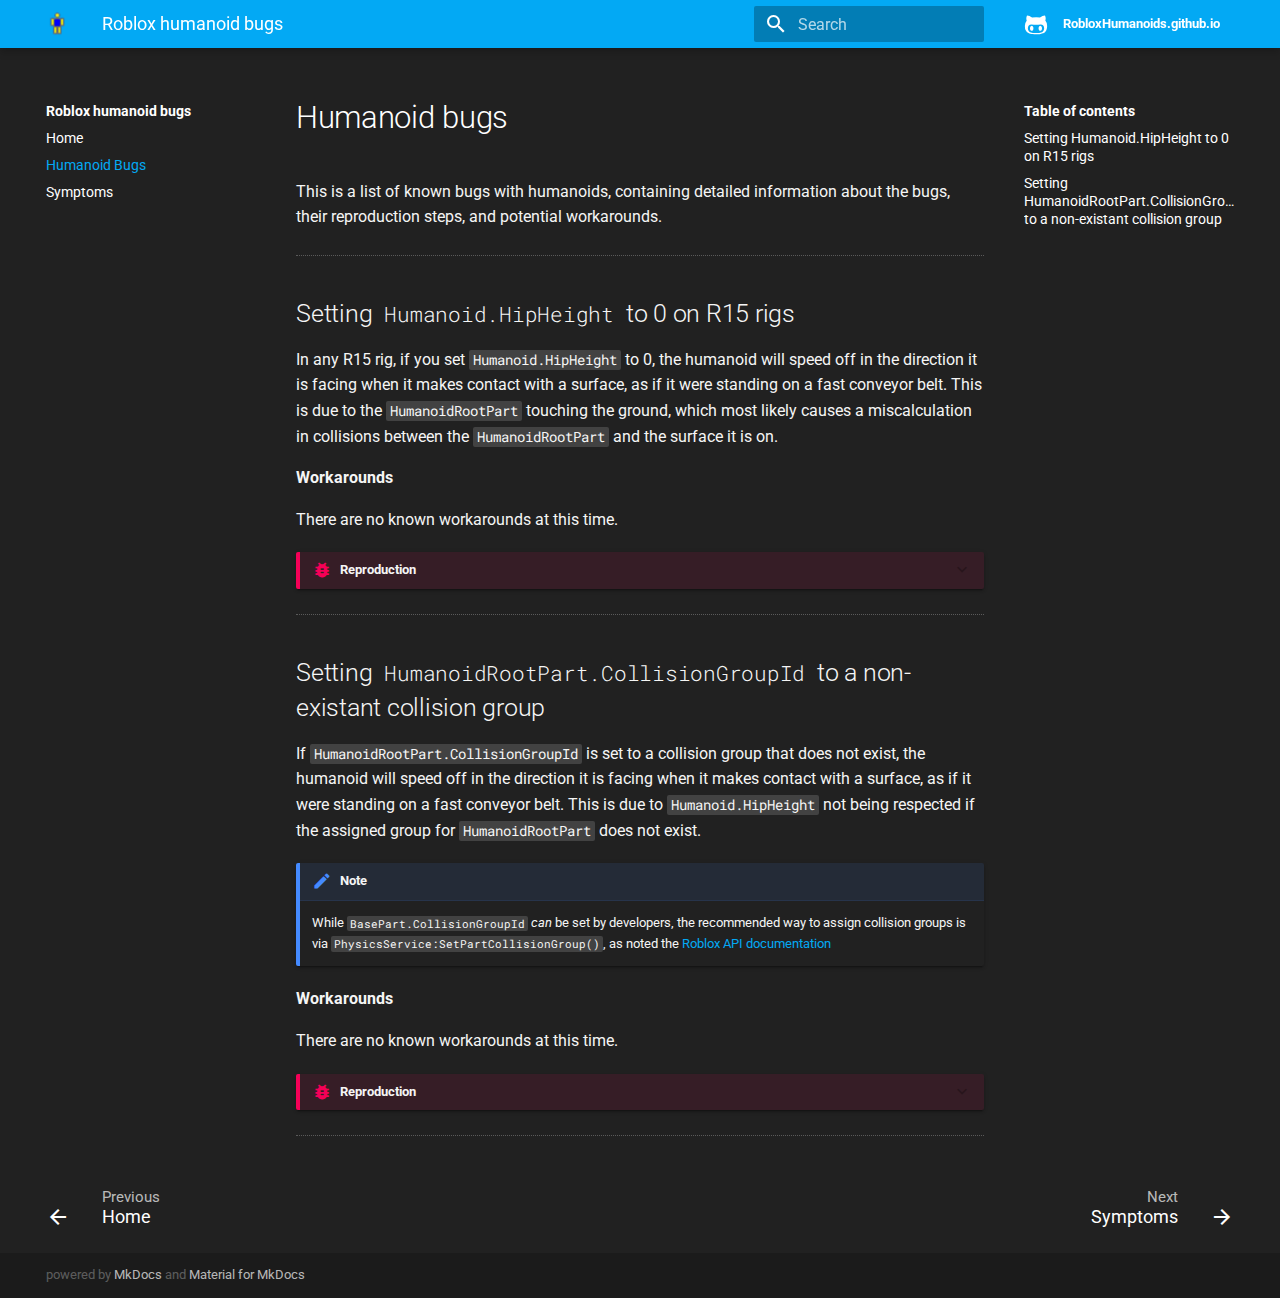
==== Bugs/index.html @ 67fd6e53 "Convert to website" ====
<!doctype html>
<html lang="en" class="no-js">
  <head>
    
      <meta charset="utf-8">
      <meta name="viewport" content="width=device-width,initial-scale=1">
      <meta http-equiv="x-ua-compatible" content="ie=edge">
      
        <meta name="description" content="Documentation for known humanoid bugs">
      
      
        <link rel="canonical" href="https://robloxhumanoids.github.io/Bugs/">
      
      
        <meta name="author" content="Jayden Charbonneau">
      
      
        <meta name="lang:clipboard.copy" content="Copy to clipboard">
      
        <meta name="lang:clipboard.copied" content="Copied to clipboard">
      
        <meta name="lang:search.language" content="en">
      
        <meta name="lang:search.pipeline.stopwords" content="True">
      
        <meta name="lang:search.pipeline.trimmer" content="True">
      
        <meta name="lang:search.result.none" content="No matching documents">
      
        <meta name="lang:search.result.one" content="1 matching document">
      
        <meta name="lang:search.result.other" content="# matching documents">
      
        <meta name="lang:search.tokenizer" content="[\s\-]+">
      
      <link rel="shortcut icon" href="../assets/images/favicon.png">
      <meta name="generator" content="mkdocs-1.0.4, mkdocs-material-4.4.3">
    
    
      
        <title>Humanoid Bugs - Roblox humanoid bugs</title>
      
    
    
      <link rel="stylesheet" href="../assets/stylesheets/application.30686662.css">
      
        <link rel="stylesheet" href="../assets/stylesheets/application-palette.a8b3c06d.css">
      
      
        
        
        <meta name="theme-color" content="#03a9f4">
      
    
    
      <script src="../assets/javascripts/modernizr.74668098.js"></script>
    
    
      
        <link href="https://fonts.gstatic.com" rel="preconnect" crossorigin>
        <link rel="stylesheet" href="https://fonts.googleapis.com/css?family=Roboto:300,400,400i,700|Roboto+Mono&display=fallback">
        <style>body,input{font-family:"Roboto","Helvetica Neue",Helvetica,Arial,sans-serif}code,kbd,pre{font-family:"Roboto Mono","Courier New",Courier,monospace}</style>
      
    
    <link rel="stylesheet" href="../assets/fonts/material-icons.css">
    
    
      <link rel="stylesheet" href="../stylesheets/dark_theme.css">
    
      <link rel="stylesheet" href="../stylesheets/codehilite.css">
    
    
      
    
    
  </head>
  
    
    
    <body dir="ltr" data-md-color-primary="light-blue" data-md-color-accent="dark-blue">
  
    <svg class="md-svg">
      <defs>
        
        
          <svg xmlns="http://www.w3.org/2000/svg" width="416" height="448" viewBox="0 0 416 448" id="__github"><path fill="currentColor" d="M160 304q0 10-3.125 20.5t-10.75 19T128 352t-18.125-8.5-10.75-19T96 304t3.125-20.5 10.75-19T128 256t18.125 8.5 10.75 19T160 304zm160 0q0 10-3.125 20.5t-10.75 19T288 352t-18.125-8.5-10.75-19T256 304t3.125-20.5 10.75-19T288 256t18.125 8.5 10.75 19T320 304zm40 0q0-30-17.25-51T296 232q-10.25 0-48.75 5.25Q229.5 240 208 240t-39.25-2.75Q130.75 232 120 232q-29.5 0-46.75 21T56 304q0 22 8 38.375t20.25 25.75 30.5 15 35 7.375 37.25 1.75h42q20.5 0 37.25-1.75t35-7.375 30.5-15 20.25-25.75T360 304zm56-44q0 51.75-15.25 82.75-9.5 19.25-26.375 33.25t-35.25 21.5-42.5 11.875-42.875 5.5T212 416q-19.5 0-35.5-.75t-36.875-3.125-38.125-7.5-34.25-12.875T37 371.5t-21.5-28.75Q0 312 0 260q0-59.25 34-99-6.75-20.5-6.75-42.5 0-29 12.75-54.5 27 0 47.5 9.875t47.25 30.875Q171.5 96 212 96q37 0 70 8 26.25-20.5 46.75-30.25T376 64q12.75 25.5 12.75 54.5 0 21.75-6.75 42 34 40 34 99.5z"/></svg>
        
      </defs>
    </svg>
    <input class="md-toggle" data-md-toggle="drawer" type="checkbox" id="__drawer" autocomplete="off">
    <input class="md-toggle" data-md-toggle="search" type="checkbox" id="__search" autocomplete="off">
    <label class="md-overlay" data-md-component="overlay" for="__drawer"></label>
    
      <a href="#humanoid-bugs" tabindex="1" class="md-skip">
        Skip to content
      </a>
    
    
      <header class="md-header" data-md-component="header">
  <nav class="md-header-nav md-grid">
    <div class="md-flex">
      <div class="md-flex__cell md-flex__cell--shrink">
        <a href="https://robloxhumanoids.github.io" title="Roblox humanoid bugs" class="md-header-nav__button md-logo">
          
            <img src="../img/Humanoid_Icon.png" width="24" height="24">
          
        </a>
      </div>
      <div class="md-flex__cell md-flex__cell--shrink">
        <label class="md-icon md-icon--menu md-header-nav__button" for="__drawer"></label>
      </div>
      <div class="md-flex__cell md-flex__cell--stretch">
        <div class="md-flex__ellipsis md-header-nav__title" data-md-component="title">
          
            <span class="md-header-nav__topic">
              Roblox humanoid bugs
            </span>
            <span class="md-header-nav__topic">
              
                Humanoid Bugs
              
            </span>
          
        </div>
      </div>
      <div class="md-flex__cell md-flex__cell--shrink">
        
          <label class="md-icon md-icon--search md-header-nav__button" for="__search"></label>
          
<div class="md-search" data-md-component="search" role="dialog">
  <label class="md-search__overlay" for="__search"></label>
  <div class="md-search__inner" role="search">
    <form class="md-search__form" name="search">
      <input type="text" class="md-search__input" name="query" placeholder="Search" autocapitalize="off" autocorrect="off" autocomplete="off" spellcheck="false" data-md-component="query" data-md-state="active">
      <label class="md-icon md-search__icon" for="__search"></label>
      <button type="reset" class="md-icon md-search__icon" data-md-component="reset" tabindex="-1">
        &#xE5CD;
      </button>
    </form>
    <div class="md-search__output">
      <div class="md-search__scrollwrap" data-md-scrollfix>
        <div class="md-search-result" data-md-component="result">
          <div class="md-search-result__meta">
            Type to start searching
          </div>
          <ol class="md-search-result__list"></ol>
        </div>
      </div>
    </div>
  </div>
</div>
        
      </div>
      
        <div class="md-flex__cell md-flex__cell--shrink">
          <div class="md-header-nav__source">
            


  

<a href="https://github.com/robloxhumanoids/robloxhumanoids.github.io" title="Go to repository" class="md-source" data-md-source="github">
  
    <div class="md-source__icon">
      <svg viewBox="0 0 24 24" width="24" height="24">
        <use xlink:href="#__github" width="24" height="24"></use>
      </svg>
    </div>
  
  <div class="md-source__repository">
    RobloxHumanoids.github.io
  </div>
</a>
          </div>
        </div>
      
    </div>
  </nav>
</header>
    
    <div class="md-container">
      
        
      
      
      <main class="md-main" role="main">
        <div class="md-main__inner md-grid" data-md-component="container">
          
            
              <div class="md-sidebar md-sidebar--primary" data-md-component="navigation">
                <div class="md-sidebar__scrollwrap">
                  <div class="md-sidebar__inner">
                    <nav class="md-nav md-nav--primary" data-md-level="0">
  <label class="md-nav__title md-nav__title--site" for="__drawer">
    <a href="https://robloxhumanoids.github.io" title="Roblox humanoid bugs" class="md-nav__button md-logo">
      
        <img src="../img/Humanoid_Icon.png" width="48" height="48">
      
    </a>
    Roblox humanoid bugs
  </label>
  
    <div class="md-nav__source">
      


  

<a href="https://github.com/robloxhumanoids/robloxhumanoids.github.io" title="Go to repository" class="md-source" data-md-source="github">
  
    <div class="md-source__icon">
      <svg viewBox="0 0 24 24" width="24" height="24">
        <use xlink:href="#__github" width="24" height="24"></use>
      </svg>
    </div>
  
  <div class="md-source__repository">
    RobloxHumanoids.github.io
  </div>
</a>
    </div>
  
  <ul class="md-nav__list" data-md-scrollfix>
    
      
      
      


  <li class="md-nav__item">
    <a href=".." title="Home" class="md-nav__link">
      Home
    </a>
  </li>

    
      
      
      

  


  <li class="md-nav__item md-nav__item--active">
    
    <input class="md-toggle md-nav__toggle" data-md-toggle="toc" type="checkbox" id="__toc">
    
      
    
    
      <label class="md-nav__link md-nav__link--active" for="__toc">
        Humanoid Bugs
      </label>
    
    <a href="./" title="Humanoid Bugs" class="md-nav__link md-nav__link--active">
      Humanoid Bugs
    </a>
    
      
<nav class="md-nav md-nav--secondary">
  
  
    
  
  
    <label class="md-nav__title" for="__toc">Table of contents</label>
    <ul class="md-nav__list" data-md-scrollfix>
      
        <li class="md-nav__item">
  <a href="#setting-humanoidhipheight-to-0-on-r15-rigs" class="md-nav__link">
    Setting Humanoid.HipHeight to 0 on R15 rigs
  </a>
  
</li>
      
        <li class="md-nav__item">
  <a href="#setting-humanoidrootpartcollisiongroupid-to-a-non-existant-collision-group" class="md-nav__link">
    Setting HumanoidRootPart.CollisionGroupId to a non-existant collision group
  </a>
  
</li>
      
      
      
      
      
    </ul>
  
</nav>
    
  </li>

    
      
      
      


  <li class="md-nav__item">
    <a href="../Symptoms/" title="Symptoms" class="md-nav__link">
      Symptoms
    </a>
  </li>

    
  </ul>
</nav>
                  </div>
                </div>
              </div>
            
            
              <div class="md-sidebar md-sidebar--secondary" data-md-component="toc">
                <div class="md-sidebar__scrollwrap">
                  <div class="md-sidebar__inner">
                    
<nav class="md-nav md-nav--secondary">
  
  
    
  
  
    <label class="md-nav__title" for="__toc">Table of contents</label>
    <ul class="md-nav__list" data-md-scrollfix>
      
        <li class="md-nav__item">
  <a href="#setting-humanoidhipheight-to-0-on-r15-rigs" class="md-nav__link">
    Setting Humanoid.HipHeight to 0 on R15 rigs
  </a>
  
</li>
      
        <li class="md-nav__item">
  <a href="#setting-humanoidrootpartcollisiongroupid-to-a-non-existant-collision-group" class="md-nav__link">
    Setting HumanoidRootPart.CollisionGroupId to a non-existant collision group
  </a>
  
</li>
      
      
      
      
      
    </ul>
  
</nav>
                  </div>
                </div>
              </div>
            
          
          <div class="md-content">
            <article class="md-content__inner md-typeset">
              
                
                
                <h1 id="humanoid-bugs">Humanoid bugs</h1>
<p>This is a list of known bugs with humanoids, containing detailed information about the bugs, their reproduction steps, and potential workarounds.</p>
<hr/>

<h2 id="setting-humanoidhipheight-to-0-on-r15-rigs">Setting <code>Humanoid.HipHeight</code> to 0 on R15 rigs</h2>
<p>In any R15 rig, if you set <code>Humanoid.HipHeight</code> to 0, the humanoid will speed off in the direction it is facing when it makes contact with a surface, as if it were standing on a fast conveyor belt. This is due to the <code>HumanoidRootPart</code> touching the ground, which most likely causes a miscalculation in collisions between the <code>HumanoidRootPart</code> and the surface it is on.</p>
<p><strong> Workarounds </strong></p>
<p>There are no known workarounds at this time.</p>
<details class="bug"><summary>Reproduction</summary><table class="codehilitetable"><tr><td class="linenos"><div class="linenodiv"><pre><span></span>1
2
3
4
5
6
7</pre></div></td><td class="code"><div class="codehilite"><pre><span></span><span class="kd">local</span> <span class="n">Players</span> <span class="o">=</span> <span class="n">game</span><span class="p">:</span><span class="n">GetService</span><span class="p">(</span><span class="s2">&quot;Players&quot;</span><span class="p">)</span>

<span class="n">Players</span><span class="p">.</span><span class="n">PlayerAdded</span><span class="p">:</span><span class="n">Connect</span><span class="p">(</span><span class="kr">function</span><span class="p">(</span><span class="n">Player</span><span class="p">)</span>
    <span class="n">Player</span><span class="p">.</span><span class="n">CharacterAdded</span><span class="p">:</span><span class="n">Connect</span><span class="p">(</span><span class="kr">function</span><span class="p">(</span><span class="n">Character</span><span class="p">)</span>
        <span class="n">Character</span><span class="p">:</span><span class="n">WaitForChild</span><span class="p">(</span><span class="s2">&quot;Humanoid&quot;</span><span class="p">).</span><span class="n">HipHeight</span> <span class="o">=</span> <span class="mi">0</span>
    <span class="kr">end</span><span class="p">)</span>
<span class="kr">end</span><span class="p">)</span>
</pre></div>
</td></tr></table>

</details>
<hr/>

<h2 id="setting-humanoidrootpartcollisiongroupid-to-a-non-existant-collision-group">Setting <code>HumanoidRootPart.CollisionGroupId</code> to a non-existant collision group</h2>
<p>If <code>HumanoidRootPart.CollisionGroupId</code> is set to a collision group that does not exist, the humanoid will speed off in the direction it is facing when it makes contact with a surface, as if it were standing on a fast conveyor belt. This is due to <code>Humanoid.HipHeight</code> not being respected if the assigned group for <code>HumanoidRootPart</code> does not exist.</p>
<div class="admonition note">
<p class="admonition-title">Note</p>
<p>While <code>BasePart.CollisionGroupId</code> <em>can</em> be set by developers, the recommended way to assign collision groups is via <code>PhysicsService:SetPartCollisionGroup()</code>, as noted the <a href="https://developer.roblox.com/en-us/api-reference/property/BasePart/CollisionGroupId">Roblox API documentation</a></p>
</div>
<p><strong> Workarounds </strong> </p>
<p>There are no known workarounds at this time.</p>
<details class="bug"><summary>Reproduction</summary><table class="codehilitetable"><tr><td class="linenos"><div class="linenodiv"><pre><span></span>1
2
3
4
5
6
7</pre></div></td><td class="code"><div class="codehilite"><pre><span></span><span class="kd">local</span> <span class="n">Players</span> <span class="o">=</span> <span class="n">game</span><span class="p">:</span><span class="n">GetService</span><span class="p">(</span><span class="s2">&quot;Players&quot;</span><span class="p">)</span>

<span class="n">Players</span><span class="p">.</span><span class="n">PlayerAdded</span><span class="p">:</span><span class="n">Connect</span><span class="p">(</span><span class="kr">function</span><span class="p">(</span><span class="n">Player</span><span class="p">)</span>
    <span class="n">Player</span><span class="p">.</span><span class="n">CharacterAdded</span><span class="p">:</span><span class="n">Connect</span><span class="p">(</span><span class="kr">function</span><span class="p">(</span><span class="n">Character</span><span class="p">)</span>
        <span class="n">Character</span><span class="p">:</span><span class="n">WaitForChild</span><span class="p">(</span><span class="s2">&quot;HumanoidRootPart&quot;</span><span class="p">).</span><span class="n">CollisionGroupId</span> <span class="o">=</span> <span class="mi">1</span>
    <span class="kr">end</span><span class="p">)</span>
<span class="kr">end</span><span class="p">)</span>
</pre></div>
</td></tr></table>

</details>
<hr/>
                
                  
                
              
              
                


              
            </article>
          </div>
        </div>
      </main>
      
        
<footer class="md-footer">
  
    <div class="md-footer-nav">
      <nav class="md-footer-nav__inner md-grid">
        
          <a href=".." title="Home" class="md-flex md-footer-nav__link md-footer-nav__link--prev" rel="prev">
            <div class="md-flex__cell md-flex__cell--shrink">
              <i class="md-icon md-icon--arrow-back md-footer-nav__button"></i>
            </div>
            <div class="md-flex__cell md-flex__cell--stretch md-footer-nav__title">
              <span class="md-flex__ellipsis">
                <span class="md-footer-nav__direction">
                  Previous
                </span>
                Home
              </span>
            </div>
          </a>
        
        
          <a href="../Symptoms/" title="Symptoms" class="md-flex md-footer-nav__link md-footer-nav__link--next" rel="next">
            <div class="md-flex__cell md-flex__cell--stretch md-footer-nav__title">
              <span class="md-flex__ellipsis">
                <span class="md-footer-nav__direction">
                  Next
                </span>
                Symptoms
              </span>
            </div>
            <div class="md-flex__cell md-flex__cell--shrink">
              <i class="md-icon md-icon--arrow-forward md-footer-nav__button"></i>
            </div>
          </a>
        
      </nav>
    </div>
  
  <div class="md-footer-meta md-typeset">
    <div class="md-footer-meta__inner md-grid">
      <div class="md-footer-copyright">
        
        powered by
        <a href="https://www.mkdocs.org">MkDocs</a>
        and
        <a href="https://squidfunk.github.io/mkdocs-material/">
          Material for MkDocs</a>
      </div>
      
    </div>
  </div>
</footer>
      
    </div>
    
      <script src="../assets/javascripts/application.ac79c3b0.js"></script>
      
      <script>app.initialize({version:"1.0.4",url:{base:".."}})</script>
      
    
  </body>
</html>
---- assets/stylesheets/application.30686662.css ----
html{box-sizing:border-box}*,:after,:before{box-sizing:inherit}html{-webkit-text-size-adjust:none;-moz-text-size-adjust:none;-ms-text-size-adjust:none;text-size-adjust:none}body{margin:0}hr{overflow:visible;box-sizing:content-box}a{-webkit-text-decoration-skip:objects}a,button,input,label{-webkit-tap-highlight-color:transparent}a{color:inherit;text-decoration:none}small,sub,sup{font-size:80%}sub,sup{position:relative;line-height:0;vertical-align:baseline}sub{bottom:-.25em}sup{top:-.5em}img{border-style:none}table{border-collapse:separate;border-spacing:0}td,th{font-weight:400;vertical-align:top}button{margin:0;padding:0;border:0;outline-style:none;background:transparent;font-size:inherit}input{border:0;outline:0}.md-clipboard:before,.md-icon,.md-nav__button,.md-nav__link:after,.md-nav__title:before,.md-search-result__article--document:before,.md-source-file:before,.md-typeset .admonition>.admonition-title:before,.md-typeset .admonition>summary:before,.md-typeset .critic.comment:before,.md-typeset .footnote-backref,.md-typeset .task-list-control .task-list-indicator:before,.md-typeset details>.admonition-title:before,.md-typeset details>summary:before,.md-typeset summary:after{font-family:Material Icons;font-style:normal;font-variant:normal;font-weight:400;line-height:1;text-transform:none;white-space:nowrap;speak:none;word-wrap:normal;direction:ltr}.md-content__icon,.md-footer-nav__button,.md-header-nav__button,.md-nav__button,.md-nav__title:before,.md-search-result__article--document:before{display:inline-block;margin:.2rem;padding:.4rem;font-size:1.2rem;cursor:pointer}.md-icon--arrow-back:before{content:""}.md-icon--arrow-forward:before{content:""}.md-icon--menu:before{content:""}.md-icon--search:before{content:""}[dir=rtl] .md-icon--arrow-back:before{content:""}[dir=rtl] .md-icon--arrow-forward:before{content:""}body{-webkit-font-smoothing:antialiased;-moz-osx-font-smoothing:grayscale}body,input{color:rgba(0,0,0,.87);-webkit-font-feature-settings:"kern","liga";font-feature-settings:"kern","liga";font-family:Helvetica Neue,Helvetica,Arial,sans-serif}code,kbd,pre{color:rgba(0,0,0,.87);-webkit-font-feature-settings:"kern";font-feature-settings:"kern";font-family:Courier New,Courier,monospace}.md-typeset{font-size:.8rem;line-height:1.6;-webkit-print-color-adjust:exact}.md-typeset blockquote,.md-typeset ol,.md-typeset p,.md-typeset ul{margin:1em 0}.md-typeset h1{margin:0 0 2rem;color:rgba(0,0,0,.54);font-size:1.5625rem;line-height:1.3}.md-typeset h1,.md-typeset h2{font-weight:300;letter-spacing:-.01em}.md-typeset h2{margin:2rem 0 .8rem;font-size:1.25rem;line-height:1.4}.md-typeset h3{margin:1.6rem 0 .8rem;font-size:1rem;font-weight:400;letter-spacing:-.01em;line-height:1.5}.md-typeset h2+h3{margin-top:.8rem}.md-typeset h4{font-size:.8rem}.md-typeset h4,.md-typeset h5,.md-typeset h6{margin:.8rem 0;font-weight:700;letter-spacing:-.01em}.md-typeset h5,.md-typeset h6{color:rgba(0,0,0,.54);font-size:.64rem}.md-typeset h5{text-transform:uppercase}.md-typeset hr{margin:1.5em 0;border-bottom:.05rem dotted rgba(0,0,0,.26)}.md-typeset a{color:#3f51b5;word-break:break-word}.md-typeset a,.md-typeset a:before{-webkit-transition:color .125s;transition:color .125s}.md-typeset a:active,.md-typeset a:hover{color:#536dfe}.md-typeset code,.md-typeset pre{background-color:hsla(0,0%,92.5%,.5);color:#37474f;font-size:85%;direction:ltr}.md-typeset code{margin:0 .29412em;padding:.07353em 0;border-radius:.1rem;box-shadow:.29412em 0 0 hsla(0,0%,92.5%,.5),-.29412em 0 0 hsla(0,0%,92.5%,.5);word-break:break-word;-webkit-box-decoration-break:clone;box-decoration-break:clone}.md-typeset h1 code,.md-typeset h2 code,.md-typeset h3 code,.md-typeset h4 code,.md-typeset h5 code,.md-typeset h6 code{margin:0;background-color:transparent;box-shadow:none}.md-typeset a>code{margin:inherit;padding:inherit;border-radius:initial;background-color:inherit;color:inherit;box-shadow:none}.md-typeset pre{position:relative;margin:1em 0;border-radius:.1rem;line-height:1.4;-webkit-overflow-scrolling:touch}.md-typeset pre>code{display:block;margin:0;padding:.525rem .6rem;background-color:transparent;font-size:inherit;box-shadow:none;-webkit-box-decoration-break:slice;box-decoration-break:slice;overflow:auto}.md-typeset pre>code::-webkit-scrollbar{width:.2rem;height:.2rem}.md-typeset pre>code::-webkit-scrollbar-thumb{background-color:rgba(0,0,0,.26)}.md-typeset pre>code::-webkit-scrollbar-thumb:hover{background-color:#536dfe}.md-typeset kbd{padding:0 .29412em;border-radius:.15rem;border:.05rem solid #c9c9c9;border-bottom-color:#bcbcbc;background-color:#fcfcfc;color:#555;font-size:85%;box-shadow:0 .05rem 0 #b0b0b0;word-break:break-word}.md-typeset mark{margin:0 .25em;padding:.0625em 0;border-radius:.1rem;background-color:rgba(255,235,59,.5);box-shadow:.25em 0 0 rgba(255,235,59,.5),-.25em 0 0 rgba(255,235,59,.5);word-break:break-word;-webkit-box-decoration-break:clone;box-decoration-break:clone}.md-typeset abbr{border-bottom:.05rem dotted rgba(0,0,0,.54);text-decoration:none;cursor:help}.md-typeset small{opacity:.75}.md-typeset sub,.md-typeset sup{margin-left:.07812em}[dir=rtl] .md-typeset sub,[dir=rtl] .md-typeset sup{margin-right:.07812em;margin-left:0}.md-typeset blockquote{padding-left:.6rem;border-left:.2rem solid rgba(0,0,0,.26);color:rgba(0,0,0,.54)}[dir=rtl] .md-typeset blockquote{padding-right:.6rem;padding-left:0;border-right:.2rem solid rgba(0,0,0,.26);border-left:initial}.md-typeset ul{list-style-type:disc}.md-typeset ol,.md-typeset ul{margin-left:.625em;padding:0}[dir=rtl] .md-typeset ol,[dir=rtl] .md-typeset ul{margin-right:.625em;margin-left:0}.md-typeset ol ol,.md-typeset ul ol{list-style-type:lower-alpha}.md-typeset ol ol ol,.md-typeset ul ol ol{list-style-type:lower-roman}.md-typeset ol li,.md-typeset ul li{margin-bottom:.5em;margin-left:1.25em}[dir=rtl] .md-typeset ol li,[dir=rtl] .md-typeset ul li{margin-right:1.25em;margin-left:0}.md-typeset ol li blockquote,.md-typeset ol li p,.md-typeset ul li blockquote,.md-typeset ul li p{margin:.5em 0}.md-typeset ol li:last-child,.md-typeset ul li:last-child{margin-bottom:0}.md-typeset ol li ol,.md-typeset ol li ul,.md-typeset ul li ol,.md-typeset ul li ul{margin:.5em 0 .5em .625em}[dir=rtl] .md-typeset ol li ol,[dir=rtl] .md-typeset ol li ul,[dir=rtl] .md-typeset ul li ol,[dir=rtl] .md-typeset ul li ul{margin-right:.625em;margin-left:0}.md-typeset dd{margin:1em 0 1em 1.875em}[dir=rtl] .md-typeset dd{margin-right:1.875em;margin-left:0}.md-typeset iframe,.md-typeset img,.md-typeset svg{max-width:100%}.md-typeset table:not([class]){box-shadow:0 2px 2px 0 rgba(0,0,0,.14),0 1px 5px 0 rgba(0,0,0,.12),0 3px 1px -2px rgba(0,0,0,.2);display:inline-block;max-width:100%;border-radius:.1rem;font-size:.64rem;overflow:auto;-webkit-overflow-scrolling:touch}.md-typeset table:not([class])+*{margin-top:1.5em}.md-typeset table:not([class]) td:not([align]),.md-typeset table:not([class]) th:not([align]){text-align:left}[dir=rtl] .md-typeset table:not([class]) td:not([align]),[dir=rtl] .md-typeset table:not([class]) th:not([align]){text-align:right}.md-typeset table:not([class]) th{min-width:5rem;padding:.6rem .8rem;background-color:rgba(0,0,0,.54);color:#fff;vertical-align:top}.md-typeset table:not([class]) td{padding:.6rem .8rem;border-top:.05rem solid rgba(0,0,0,.07);vertical-align:top}.md-typeset table:not([class]) tr{-webkit-transition:background-color .125s;transition:background-color .125s}.md-typeset table:not([class]) tr:hover{background-color:rgba(0,0,0,.035);box-shadow:inset 0 .05rem 0 #fff}.md-typeset table:not([class]) tr:first-child td{border-top:0}.md-typeset table:not([class]) a{word-break:normal}.md-typeset__scrollwrap{margin:1em -.8rem;overflow-x:auto;-webkit-overflow-scrolling:touch}.md-typeset .md-typeset__table{display:inline-block;margin-bottom:.5em;padding:0 .8rem}.md-typeset .md-typeset__table table{display:table;width:100%;margin:0;overflow:hidden}html{font-size:125%;overflow-x:hidden}body,html{height:100%}body{position:relative;font-size:.5rem}hr{display:block;height:.05rem;padding:0;border:0}.md-svg{display:none}.md-grid{max-width:61rem;margin-right:auto;margin-left:auto}.md-container,.md-main{overflow:auto}.md-container{display:table;width:100%;height:100%;padding-top:2.4rem;table-layout:fixed}.md-main{display:table-row;height:100%}.md-main__inner{height:100%;padding-top:1.5rem;padding-bottom:.05rem}.md-toggle{display:none}.md-overlay{position:fixed;top:0;width:0;height:0;-webkit-transition:width 0s .25s,height 0s .25s,opacity .25s;transition:width 0s .25s,height 0s .25s,opacity .25s;background-color:rgba(0,0,0,.54);opacity:0;z-index:3}.md-flex{display:table}.md-flex__cell{display:table-cell;position:relative;vertical-align:top}.md-flex__cell--shrink{width:0}.md-flex__cell--stretch{display:table;width:100%;table-layout:fixed}.md-flex__ellipsis{display:table-cell;text-overflow:ellipsis;white-space:nowrap;overflow:hidden}.md-skip{position:fixed;width:.05rem;height:.05rem;margin:.5rem;padding:.3rem .5rem;-webkit-transform:translateY(.4rem);transform:translateY(.4rem);border-radius:.1rem;background-color:rgba(0,0,0,.87);color:#fff;font-size:.64rem;opacity:0;overflow:hidden}.md-skip:focus{width:auto;height:auto;clip:auto;-webkit-transform:translateX(0);transform:translateX(0);-webkit-transition:opacity .175s 75ms,-webkit-transform .25s cubic-bezier(.4,0,.2,1);transition:opacity .175s 75ms,-webkit-transform .25s cubic-bezier(.4,0,.2,1);transition:transform .25s cubic-bezier(.4,0,.2,1),opacity .175s 75ms;transition:transform .25s cubic-bezier(.4,0,.2,1),opacity .175s 75ms,-webkit-transform .25s cubic-bezier(.4,0,.2,1);opacity:1;z-index:10}@page{margin:25mm}.md-clipboard{position:absolute;top:.3rem;right:.3rem;width:1.4rem;height:1.4rem;border-radius:.1rem;font-size:.8rem;cursor:pointer;z-index:1;-webkit-backface-visibility:hidden;backface-visibility:hidden}.md-clipboard:before{-webkit-transition:color .25s,opacity .25s;transition:color .25s,opacity .25s;color:rgba(0,0,0,.07);content:"\E14D"}.codehilite:hover .md-clipboard:before,.md-typeset .highlight:hover .md-clipboard:before,pre:hover .md-clipboard:before{color:rgba(0,0,0,.54)}.md-clipboard:focus:before,.md-clipboard:hover:before{color:#536dfe}.md-clipboard__message{display:block;position:absolute;top:0;right:1.7rem;padding:.3rem .5rem;-webkit-transform:translateX(.4rem);transform:translateX(.4rem);-webkit-transition:opacity .175s,-webkit-transform .25s cubic-bezier(.9,.1,.9,0);transition:opacity .175s,-webkit-transform .25s cubic-bezier(.9,.1,.9,0);transition:transform .25s cubic-bezier(.9,.1,.9,0),opacity .175s;transition:transform .25s cubic-bezier(.9,.1,.9,0),opacity .175s,-webkit-transform .25s cubic-bezier(.9,.1,.9,0);border-radius:.1rem;background-color:rgba(0,0,0,.54);color:#fff;font-size:.64rem;white-space:nowrap;opacity:0;pointer-events:none}.md-clipboard__message--active{-webkit-transform:translateX(0);transform:translateX(0);-webkit-transition:opacity .175s 75ms,-webkit-transform .25s cubic-bezier(.4,0,.2,1);transition:opacity .175s 75ms,-webkit-transform .25s cubic-bezier(.4,0,.2,1);transition:transform .25s cubic-bezier(.4,0,.2,1),opacity .175s 75ms;transition:transform .25s cubic-bezier(.4,0,.2,1),opacity .175s 75ms,-webkit-transform .25s cubic-bezier(.4,0,.2,1);opacity:1;pointer-events:auto}.md-clipboard__message:before{content:attr(aria-label)}.md-clipboard__message:after{display:block;position:absolute;top:50%;right:-.2rem;width:0;margin-top:-.2rem;border-color:transparent rgba(0,0,0,.54);border-style:solid;border-width:.2rem 0 .2rem .2rem;content:""}.md-content__inner{margin:0 .8rem 1.2rem;padding-top:.6rem}.md-content__inner:before{display:block;height:.4rem;content:""}.md-content__inner>:last-child{margin-bottom:0}.md-content__icon{position:relative;margin:.4rem 0;padding:0;float:right}.md-typeset .md-content__icon{color:rgba(0,0,0,.26)}.md-header{position:fixed;top:0;right:0;left:0;height:2.4rem;-webkit-transition:background-color .25s,color .25s;transition:background-color .25s,color .25s;background-color:#3f51b5;color:#fff;box-shadow:none;z-index:2;-webkit-backface-visibility:hidden;backface-visibility:hidden}.no-js .md-header{-webkit-transition:none;transition:none;box-shadow:none}.md-header[data-md-state=shadow]{-webkit-transition:background-color .25s,color .25s,box-shadow .25s;transition:background-color .25s,color .25s,box-shadow .25s;box-shadow:0 0 .2rem rgba(0,0,0,.1),0 .2rem .4rem rgba(0,0,0,.2)}.md-header-nav{padding:0 .2rem}.md-header-nav__button{position:relative;-webkit-transition:opacity .25s;transition:opacity .25s;z-index:1}.md-header-nav__button:hover{opacity:.7}.md-header-nav__button.md-logo *{display:block}.no-js .md-header-nav__button.md-icon--search{display:none}.md-header-nav__topic{display:block;position:absolute;-webkit-transition:opacity .15s,-webkit-transform .4s cubic-bezier(.1,.7,.1,1);transition:opacity .15s,-webkit-transform .4s cubic-bezier(.1,.7,.1,1);transition:transform .4s cubic-bezier(.1,.7,.1,1),opacity .15s;transition:transform .4s cubic-bezier(.1,.7,.1,1),opacity .15s,-webkit-transform .4s cubic-bezier(.1,.7,.1,1);text-overflow:ellipsis;white-space:nowrap;overflow:hidden}.md-header-nav__topic+.md-header-nav__topic{-webkit-transform:translateX(1.25rem);transform:translateX(1.25rem);-webkit-transition:opacity .15s,-webkit-transform .4s cubic-bezier(1,.7,.1,.1);transition:opacity .15s,-webkit-transform .4s cubic-bezier(1,.7,.1,.1);transition:transform .4s cubic-bezier(1,.7,.1,.1),opacity .15s;transition:transform .4s cubic-bezier(1,.7,.1,.1),opacity .15s,-webkit-transform .4s cubic-bezier(1,.7,.1,.1);opacity:0;z-index:-1;pointer-events:none}[dir=rtl] .md-header-nav__topic+.md-header-nav__topic{-webkit-transform:translateX(-1.25rem);transform:translateX(-1.25rem)}.no-js .md-header-nav__topic{position:static}.no-js .md-header-nav__topic+.md-header-nav__topic{display:none}.md-header-nav__title{padding:0 1rem;font-size:.9rem;line-height:2.4rem}.md-header-nav__title[data-md-state=active] .md-header-nav__topic{-webkit-transform:translateX(-1.25rem);transform:translateX(-1.25rem);-webkit-transition:opacity .15s,-webkit-transform .4s cubic-bezier(1,.7,.1,.1);transition:opacity .15s,-webkit-transform .4s cubic-bezier(1,.7,.1,.1);transition:transform .4s cubic-bezier(1,.7,.1,.1),opacity .15s;transition:transform .4s cubic-bezier(1,.7,.1,.1),opacity .15s,-webkit-transform .4s cubic-bezier(1,.7,.1,.1);opacity:0;z-index:-1;pointer-events:none}[dir=rtl] .md-header-nav__title[data-md-state=active] .md-header-nav__topic{-webkit-transform:translateX(1.25rem);transform:translateX(1.25rem)}.md-header-nav__title[data-md-state=active] .md-header-nav__topic+.md-header-nav__topic{-webkit-transform:translateX(0);transform:translateX(0);-webkit-transition:opacity .15s,-webkit-transform .4s cubic-bezier(.1,.7,.1,1);transition:opacity .15s,-webkit-transform .4s cubic-bezier(.1,.7,.1,1);transition:transform .4s cubic-bezier(.1,.7,.1,1),opacity .15s;transition:transform .4s cubic-bezier(.1,.7,.1,1),opacity .15s,-webkit-transform .4s cubic-bezier(.1,.7,.1,1);opacity:1;z-index:0;pointer-events:auto}.md-header-nav__source{display:none}.md-hero{-webkit-transition:background .25s;transition:background .25s;background-color:#3f51b5;color:#fff;font-size:1rem;overflow:hidden}.md-hero__inner{margin-top:1rem;padding:.8rem .8rem .4rem;-webkit-transition:opacity .25s,-webkit-transform .4s cubic-bezier(.1,.7,.1,1);transition:opacity .25s,-webkit-transform .4s cubic-bezier(.1,.7,.1,1);transition:transform .4s cubic-bezier(.1,.7,.1,1),opacity .25s;transition:transform .4s cubic-bezier(.1,.7,.1,1),opacity .25s,-webkit-transform .4s cubic-bezier(.1,.7,.1,1);-webkit-transition-delay:.1s;transition-delay:.1s}[data-md-state=hidden] .md-hero__inner{pointer-events:none;-webkit-transform:translateY(.625rem);transform:translateY(.625rem);-webkit-transition:opacity .1s 0s,-webkit-transform 0s .4s;transition:opacity .1s 0s,-webkit-transform 0s .4s;transition:transform 0s .4s,opacity .1s 0s;transition:transform 0s .4s,opacity .1s 0s,-webkit-transform 0s .4s;opacity:0}.md-hero--expand .md-hero__inner{margin-bottom:1.2rem}.md-footer-nav{background-color:rgba(0,0,0,.87);color:#fff}.md-footer-nav__inner{padding:.2rem;overflow:auto}.md-footer-nav__link{padding-top:1.4rem;padding-bottom:.4rem;-webkit-transition:opacity .25s;transition:opacity .25s}.md-footer-nav__link:hover{opacity:.7}.md-footer-nav__link--prev{width:25%;float:left}[dir=rtl] .md-footer-nav__link--prev{float:right}.md-footer-nav__link--next{width:75%;float:right;text-align:right}[dir=rtl] .md-footer-nav__link--next{float:left;text-align:left}.md-footer-nav__button{-webkit-transition:background .25s;transition:background .25s}.md-footer-nav__title{position:relative;padding:0 1rem;font-size:.9rem;line-height:2.4rem}.md-footer-nav__direction{position:absolute;right:0;left:0;margin-top:-1rem;padding:0 1rem;color:hsla(0,0%,100%,.7);font-size:.75rem}.md-footer-meta{background-color:rgba(0,0,0,.895)}.md-footer-meta__inner{padding:.2rem;overflow:auto}html .md-footer-meta.md-typeset a{color:hsla(0,0%,100%,.7)}html .md-footer-meta.md-typeset a:focus,html .md-footer-meta.md-typeset a:hover{color:#fff}.md-footer-copyright{margin:0 .6rem;padding:.4rem 0;color:hsla(0,0%,100%,.3);font-size:.64rem}.md-footer-copyright__highlight{color:hsla(0,0%,100%,.7)}.md-footer-social{margin:0 .4rem;padding:.2rem 0 .6rem}.md-footer-social__link{display:inline-block;width:1.6rem;height:1.6rem;font-size:.8rem;text-align:center}.md-footer-social__link:before{line-height:1.9}.md-nav{font-size:.7rem;line-height:1.3}.md-nav__title{display:block;padding:0 .6rem;font-weight:700;text-overflow:ellipsis;overflow:hidden}.md-nav__title:before{display:none;content:"\E5C4"}[dir=rtl] .md-nav__title:before{content:"\E5C8"}.md-nav__title .md-nav__button{display:none}.md-nav__list{margin:0;padding:0;list-style:none}.md-nav__item{padding:0 .6rem}.md-nav__item:last-child{padding-bottom:.6rem}.md-nav__item .md-nav__item{padding-right:0}[dir=rtl] .md-nav__item .md-nav__item{padding-right:.6rem;padding-left:0}.md-nav__item .md-nav__item:last-child{padding-bottom:0}.md-nav__button img{width:100%;height:auto}.md-nav__link{display:block;margin-top:.625em;-webkit-transition:color .125s;transition:color .125s;text-overflow:ellipsis;cursor:pointer;overflow:hidden}.md-nav__item--nested>.md-nav__link:after{content:"\E313"}html .md-nav__link[for=__toc],html .md-nav__link[for=__toc]+.md-nav__link:after,html .md-nav__link[for=__toc]~.md-nav{display:none}.md-nav__link[data-md-state=blur]{color:rgba(0,0,0,.54)}.md-nav__link--active,.md-nav__link:active{color:#3f51b5}.md-nav__item--nested>.md-nav__link{color:inherit}.md-nav__link:focus,.md-nav__link:hover{color:#536dfe}.md-nav__source,.no-js .md-search{display:none}.md-search__overlay{opacity:0;z-index:1}.md-search__form{position:relative}.md-search__input{position:relative;padding:0 2.2rem 0 3.6rem;text-overflow:ellipsis;z-index:2}[dir=rtl] .md-search__input{padding:0 3.6rem 0 2.2rem}.md-search__input::-webkit-input-placeholder{-webkit-transition:color .25s cubic-bezier(.1,.7,.1,1);transition:color .25s cubic-bezier(.1,.7,.1,1)}.md-search__input::-moz-placeholder{-webkit-transition:color .25s cubic-bezier(.1,.7,.1,1);transition:color .25s cubic-bezier(.1,.7,.1,1)}.md-search__input:-ms-input-placeholder{-webkit-transition:color .25s cubic-bezier(.1,.7,.1,1);transition:color .25s cubic-bezier(.1,.7,.1,1)}.md-search__input::-ms-input-placeholder{-webkit-transition:color .25s cubic-bezier(.1,.7,.1,1);transition:color .25s cubic-bezier(.1,.7,.1,1)}.md-search__input::placeholder{-webkit-transition:color .25s cubic-bezier(.1,.7,.1,1);transition:color .25s cubic-bezier(.1,.7,.1,1)}.md-search__input::-webkit-input-placeholder,.md-search__input~.md-search__icon{color:rgba(0,0,0,.54)}.md-search__input::-moz-placeholder,.md-search__input~.md-search__icon{color:rgba(0,0,0,.54)}.md-search__input:-ms-input-placeholder,.md-search__input~.md-search__icon{color:rgba(0,0,0,.54)}.md-search__input::-ms-input-placeholder,.md-search__input~.md-search__icon{color:rgba(0,0,0,.54)}.md-search__input::placeholder,.md-search__input~.md-search__icon{color:rgba(0,0,0,.54)}.md-search__input::-ms-clear{display:none}.md-search__icon{position:absolute;-webkit-transition:color .25s cubic-bezier(.1,.7,.1,1),opacity .25s;transition:color .25s cubic-bezier(.1,.7,.1,1),opacity .25s;font-size:1.2rem;cursor:pointer;z-index:2}.md-search__icon:hover{opacity:.7}.md-search__icon[for=__search]{top:.3rem;left:.5rem}[dir=rtl] .md-search__icon[for=__search]{right:.5rem;left:auto}.md-search__icon[for=__search]:before{content:"\E8B6"}.md-search__icon[type=reset]{top:.3rem;right:.5rem;-webkit-transform:scale(.125);transform:scale(.125);-webkit-transition:opacity .15s,-webkit-transform .15s cubic-bezier(.1,.7,.1,1);transition:opacity .15s,-webkit-transform .15s cubic-bezier(.1,.7,.1,1);transition:transform .15s cubic-bezier(.1,.7,.1,1),opacity .15s;transition:transform .15s cubic-bezier(.1,.7,.1,1),opacity .15s,-webkit-transform .15s cubic-bezier(.1,.7,.1,1);opacity:0}[dir=rtl] .md-search__icon[type=reset]{right:auto;left:.5rem}[data-md-toggle=search]:checked~.md-header .md-search__input:valid~.md-search__icon[type=reset]{-webkit-transform:scale(1);transform:scale(1);opacity:1}[data-md-toggle=search]:checked~.md-header .md-search__input:valid~.md-search__icon[type=reset]:hover{opacity:.7}.md-search__output{position:absolute;width:100%;border-radius:0 0 .1rem .1rem;overflow:hidden;z-index:1}.md-search__scrollwrap{height:100%;background-color:#fff;box-shadow:inset 0 .05rem 0 rgba(0,0,0,.07);overflow-y:auto;-webkit-overflow-scrolling:touch}.md-search-result{color:rgba(0,0,0,.87);word-break:break-word}.md-search-result__meta{padding:0 .8rem;background-color:rgba(0,0,0,.07);color:rgba(0,0,0,.54);font-size:.64rem;line-height:1.8rem}.md-search-result__list{margin:0;padding:0;border-top:.05rem solid rgba(0,0,0,.07);list-style:none}.md-search-result__item{box-shadow:0 -.05rem 0 rgba(0,0,0,.07)}.md-search-result__link{display:block;-webkit-transition:background .25s;transition:background .25s;outline:0;overflow:hidden}.md-search-result__link:hover,.md-search-result__link[data-md-state=active]{background-color:rgba(83,109,254,.1)}.md-search-result__link:hover .md-search-result__article:before,.md-search-result__link[data-md-state=active] .md-search-result__article:before{opacity:.7}.md-search-result__link:last-child .md-search-result__teaser{margin-bottom:.6rem}.md-search-result__article{position:relative;padding:0 .8rem;overflow:auto}.md-search-result__article--document:before{position:absolute;left:0;margin:.1rem;-webkit-transition:opacity .25s;transition:opacity .25s;color:rgba(0,0,0,.54);content:"\E880"}[dir=rtl] .md-search-result__article--document:before{right:0;left:auto}.md-search-result__article--document .md-search-result__title{margin:.55rem 0;font-size:.8rem;font-weight:400;line-height:1.4}.md-search-result__title{margin:.5em 0;font-size:.64rem;font-weight:700;line-height:1.4}.md-search-result__teaser{display:-webkit-box;max-height:1.65rem;margin:.5em 0;color:rgba(0,0,0,.54);font-size:.64rem;line-height:1.4;text-overflow:ellipsis;overflow:hidden;-webkit-box-orient:vertical;-webkit-line-clamp:2}.md-search-result em{font-style:normal;font-weight:700;text-decoration:underline}.md-sidebar{position:absolute;width:12.1rem;padding:1.2rem 0;overflow:hidden}.md-sidebar[data-md-state=lock]{position:fixed;top:2.4rem}.md-sidebar--secondary{display:none}.md-sidebar__scrollwrap{max-height:100%;margin:0 .2rem;overflow-y:auto;-webkit-backface-visibility:hidden;backface-visibility:hidden}.md-sidebar__scrollwrap::-webkit-scrollbar{width:.2rem;height:.2rem}.md-sidebar__scrollwrap::-webkit-scrollbar-thumb{background-color:rgba(0,0,0,.26)}.md-sidebar__scrollwrap::-webkit-scrollbar-thumb:hover{background-color:#536dfe}@-webkit-keyframes md-source__facts--done{0%{height:0}to{height:.65rem}}@keyframes md-source__facts--done{0%{height:0}to{height:.65rem}}@-webkit-keyframes md-source__fact--done{0%{-webkit-transform:translateY(100%);transform:translateY(100%);opacity:0}50%{opacity:0}to{-webkit-transform:translateY(0);transform:translateY(0);opacity:1}}@keyframes md-source__fact--done{0%{-webkit-transform:translateY(100%);transform:translateY(100%);opacity:0}50%{opacity:0}to{-webkit-transform:translateY(0);transform:translateY(0);opacity:1}}.md-source{display:block;padding-right:.6rem;-webkit-transition:opacity .25s;transition:opacity .25s;font-size:.65rem;line-height:1.2;white-space:nowrap}[dir=rtl] .md-source{padding-right:0;padding-left:.6rem}.md-source:hover{opacity:.7}.md-source:after,.md-source__icon{display:inline-block;height:2.4rem;content:"";vertical-align:middle}.md-source__icon{width:2.4rem}.md-source__icon svg{width:1.2rem;height:1.2rem;margin-top:.6rem;margin-left:.6rem}[dir=rtl] .md-source__icon svg{margin-right:.6rem;margin-left:0}.md-source__icon+.md-source__repository{margin-left:-2rem;padding-left:2rem}[dir=rtl] .md-source__icon+.md-source__repository{margin-right:-2rem;margin-left:0;padding-right:2rem;padding-left:0}.md-source__repository{display:inline-block;max-width:100%;margin-left:.6rem;font-weight:700;text-overflow:ellipsis;overflow:hidden;vertical-align:middle}.md-source__facts{margin:0;padding:0;font-size:.55rem;font-weight:700;list-style-type:none;opacity:.75;overflow:hidden}[data-md-state=done] .md-source__facts{-webkit-animation:md-source__facts--done .25s ease-in;animation:md-source__facts--done .25s ease-in}.md-source__fact{float:left}[dir=rtl] .md-source__fact{float:right}[data-md-state=done] .md-source__fact{-webkit-animation:md-source__fact--done .4s ease-out;animation:md-source__fact--done .4s ease-out}.md-source__fact:before{margin:0 .1rem;content:"\00B7"}.md-source__fact:first-child:before{display:none}.md-source-file{display:inline-block;margin:1em .5em 1em 0;padding-right:.25rem;border-radius:.1rem;background-color:rgba(0,0,0,.07);font-size:.64rem;list-style-type:none;cursor:pointer;overflow:hidden}.md-source-file:before{display:inline-block;margin-right:.25rem;padding:.25rem;background-color:rgba(0,0,0,.26);color:#fff;font-size:.8rem;content:"\E86F";vertical-align:middle}html .md-source-file{-webkit-transition:background .4s,color .4s,box-shadow .4s cubic-bezier(.4,0,.2,1);transition:background .4s,color .4s,box-shadow .4s cubic-bezier(.4,0,.2,1)}html .md-source-file:before{-webkit-transition:inherit;transition:inherit}html body .md-typeset .md-source-file{color:rgba(0,0,0,.54)}.md-source-file:hover{box-shadow:0 0 8px rgba(0,0,0,.18),0 8px 16px rgba(0,0,0,.36)}.md-source-file:hover:before{background-color:#536dfe}.md-tabs{width:100%;-webkit-transition:background .25s;transition:background .25s;background-color:#3f51b5;color:#fff;overflow:auto}.md-tabs__list{margin:0 0 0 .2rem;padding:0;list-style:none;white-space:nowrap}.md-tabs__item{display:inline-block;height:2.4rem;padding-right:.6rem;padding-left:.6rem}.md-tabs__link{display:block;margin-top:.8rem;-webkit-transition:opacity .25s,-webkit-transform .4s cubic-bezier(.1,.7,.1,1);transition:opacity .25s,-webkit-transform .4s cubic-bezier(.1,.7,.1,1);transition:transform .4s cubic-bezier(.1,.7,.1,1),opacity .25s;transition:transform .4s cubic-bezier(.1,.7,.1,1),opacity .25s,-webkit-transform .4s cubic-bezier(.1,.7,.1,1);font-size:.7rem;opacity:.7}.md-tabs__link--active,.md-tabs__link:hover{color:inherit;opacity:1}.md-tabs__item:nth-child(2) .md-tabs__link{-webkit-transition-delay:.02s;transition-delay:.02s}.md-tabs__item:nth-child(3) .md-tabs__link{-webkit-transition-delay:.04s;transition-delay:.04s}.md-tabs__item:nth-child(4) .md-tabs__link{-webkit-transition-delay:.06s;transition-delay:.06s}.md-tabs__item:nth-child(5) .md-tabs__link{-webkit-transition-delay:.08s;transition-delay:.08s}.md-tabs__item:nth-child(6) .md-tabs__link{-webkit-transition-delay:.1s;transition-delay:.1s}.md-tabs__item:nth-child(7) .md-tabs__link{-webkit-transition-delay:.12s;transition-delay:.12s}.md-tabs__item:nth-child(8) .md-tabs__link{-webkit-transition-delay:.14s;transition-delay:.14s}.md-tabs__item:nth-child(9) .md-tabs__link{-webkit-transition-delay:.16s;transition-delay:.16s}.md-tabs__item:nth-child(10) .md-tabs__link{-webkit-transition-delay:.18s;transition-delay:.18s}.md-tabs__item:nth-child(11) .md-tabs__link{-webkit-transition-delay:.2s;transition-delay:.2s}.md-tabs__item:nth-child(12) .md-tabs__link{-webkit-transition-delay:.22s;transition-delay:.22s}.md-tabs__item:nth-child(13) .md-tabs__link{-webkit-transition-delay:.24s;transition-delay:.24s}.md-tabs__item:nth-child(14) .md-tabs__link{-webkit-transition-delay:.26s;transition-delay:.26s}.md-tabs__item:nth-child(15) .md-tabs__link{-webkit-transition-delay:.28s;transition-delay:.28s}.md-tabs__item:nth-child(16) .md-tabs__link{-webkit-transition-delay:.3s;transition-delay:.3s}.md-tabs[data-md-state=hidden]{pointer-events:none}.md-tabs[data-md-state=hidden] .md-tabs__link{-webkit-transform:translateY(50%);transform:translateY(50%);-webkit-transition:color .25s,opacity .1s,-webkit-transform 0s .4s;transition:color .25s,opacity .1s,-webkit-transform 0s .4s;transition:color .25s,transform 0s .4s,opacity .1s;transition:color .25s,transform 0s .4s,opacity .1s,-webkit-transform 0s .4s;opacity:0}.md-typeset .admonition,.md-typeset details{box-shadow:0 2px 2px 0 rgba(0,0,0,.14),0 1px 5px 0 rgba(0,0,0,.12),0 3px 1px -2px rgba(0,0,0,.2);position:relative;margin:1.5625em 0;padding:0 .6rem;border-left:.2rem solid #448aff;border-radius:.1rem;font-size:.64rem;overflow:auto}[dir=rtl] .md-typeset .admonition,[dir=rtl] .md-typeset details{border-right:.2rem solid #448aff;border-left:none}html .md-typeset .admonition>:last-child,html .md-typeset details>:last-child{margin-bottom:.6rem}.md-typeset .admonition .admonition,.md-typeset .admonition details,.md-typeset details .admonition,.md-typeset details details{margin:1em 0}.md-typeset .admonition>.admonition-title,.md-typeset .admonition>summary,.md-typeset details>.admonition-title,.md-typeset details>summary{margin:0 -.6rem;padding:.4rem .6rem .4rem 2rem;border-bottom:.05rem solid rgba(68,138,255,.1);background-color:rgba(68,138,255,.1);font-weight:700}[dir=rtl] .md-typeset .admonition>.admonition-title,[dir=rtl] .md-typeset .admonition>summary,[dir=rtl] .md-typeset details>.admonition-title,[dir=rtl] .md-typeset details>summary{padding:.4rem 2rem .4rem .6rem}.md-typeset .admonition>.admonition-title:last-child,.md-typeset .admonition>summary:last-child,.md-typeset details>.admonition-title:last-child,.md-typeset details>summary:last-child{margin-bottom:0}.md-typeset .admonition>.admonition-title:before,.md-typeset .admonition>summary:before,.md-typeset details>.admonition-title:before,.md-typeset details>summary:before{position:absolute;left:.6rem;color:#448aff;font-size:1rem;content:"\E3C9"}[dir=rtl] .md-typeset .admonition>.admonition-title:before,[dir=rtl] .md-typeset .admonition>summary:before,[dir=rtl] .md-typeset details>.admonition-title:before,[dir=rtl] .md-typeset details>summary:before{right:.6rem;left:auto}.md-typeset .admonition.abstract,.md-typeset .admonition.summary,.md-typeset .admonition.tldr,.md-typeset details.abstract,.md-typeset details.summary,.md-typeset details.tldr{border-left-color:#00b0ff}[dir=rtl] .md-typeset .admonition.abstract,[dir=rtl] .md-typeset .admonition.summary,[dir=rtl] .md-typeset .admonition.tldr,[dir=rtl] .md-typeset details.abstract,[dir=rtl] .md-typeset details.summary,[dir=rtl] .md-typeset details.tldr{border-right-color:#00b0ff}.md-typeset .admonition.abstract>.admonition-title,.md-typeset .admonition.abstract>summary,.md-typeset .admonition.summary>.admonition-title,.md-typeset .admonition.summary>summary,.md-typeset .admonition.tldr>.admonition-title,.md-typeset .admonition.tldr>summary,.md-typeset details.abstract>.admonition-title,.md-typeset details.abstract>summary,.md-typeset details.summary>.admonition-title,.md-typeset details.summary>summary,.md-typeset details.tldr>.admonition-title,.md-typeset details.tldr>summary{border-bottom-color:rgba(0,176,255,.1);background-color:rgba(0,176,255,.1)}.md-typeset .admonition.abstract>.admonition-title:before,.md-typeset .admonition.abstract>summary:before,.md-typeset .admonition.summary>.admonition-title:before,.md-typeset .admonition.summary>summary:before,.md-typeset .admonition.tldr>.admonition-title:before,.md-typeset .admonition.tldr>summary:before,.md-typeset details.abstract>.admonition-title:before,.md-typeset details.abstract>summary:before,.md-typeset details.summary>.admonition-title:before,.md-typeset details.summary>summary:before,.md-typeset details.tldr>.admonition-title:before,.md-typeset details.tldr>summary:before{color:#00b0ff;content:""}.md-typeset .admonition.info,.md-typeset .admonition.todo,.md-typeset details.info,.md-typeset details.todo{border-left-color:#00b8d4}[dir=rtl] .md-typeset .admonition.info,[dir=rtl] .md-typeset .admonition.todo,[dir=rtl] .md-typeset details.info,[dir=rtl] .md-typeset details.todo{border-right-color:#00b8d4}.md-typeset .admonition.info>.admonition-title,.md-typeset .admonition.info>summary,.md-typeset .admonition.todo>.admonition-title,.md-typeset .admonition.todo>summary,.md-typeset details.info>.admonition-title,.md-typeset details.info>summary,.md-typeset details.todo>.admonition-title,.md-typeset details.todo>summary{border-bottom-color:rgba(0,184,212,.1);background-color:rgba(0,184,212,.1)}.md-typeset .admonition.info>.admonition-title:before,.md-typeset .admonition.info>summary:before,.md-typeset .admonition.todo>.admonition-title:before,.md-typeset .admonition.todo>summary:before,.md-typeset details.info>.admonition-title:before,.md-typeset details.info>summary:before,.md-typeset details.todo>.admonition-title:before,.md-typeset details.todo>summary:before{color:#00b8d4;content:""}.md-typeset .admonition.hint,.md-typeset .admonition.important,.md-typeset .admonition.tip,.md-typeset details.hint,.md-typeset details.important,.md-typeset details.tip{border-left-color:#00bfa5}[dir=rtl] .md-typeset .admonition.hint,[dir=rtl] .md-typeset .admonition.important,[dir=rtl] .md-typeset .admonition.tip,[dir=rtl] .md-typeset details.hint,[dir=rtl] .md-typeset details.important,[dir=rtl] .md-typeset details.tip{border-right-color:#00bfa5}.md-typeset .admonition.hint>.admonition-title,.md-typeset .admonition.hint>summary,.md-typeset .admonition.important>.admonition-title,.md-typeset .admonition.important>summary,.md-typeset .admonition.tip>.admonition-title,.md-typeset .admonition.tip>summary,.md-typeset details.hint>.admonition-title,.md-typeset details.hint>summary,.md-typeset details.important>.admonition-title,.md-typeset details.important>summary,.md-typeset details.tip>.admonition-title,.md-typeset details.tip>summary{border-bottom-color:rgba(0,191,165,.1);background-color:rgba(0,191,165,.1)}.md-typeset .admonition.hint>.admonition-title:before,.md-typeset .admonition.hint>summary:before,.md-typeset .admonition.important>.admonition-title:before,.md-typeset .admonition.important>summary:before,.md-typeset .admonition.tip>.admonition-title:before,.md-typeset .admonition.tip>summary:before,.md-typeset details.hint>.admonition-title:before,.md-typeset details.hint>summary:before,.md-typeset details.important>.admonition-title:before,.md-typeset details.important>summary:before,.md-typeset details.tip>.admonition-title:before,.md-typeset details.tip>summary:before{color:#00bfa5;content:""}.md-typeset .admonition.check,.md-typeset .admonition.done,.md-typeset .admonition.success,.md-typeset details.check,.md-typeset details.done,.md-typeset details.success{border-left-color:#00c853}[dir=rtl] .md-typeset .admonition.check,[dir=rtl] .md-typeset .admonition.done,[dir=rtl] .md-typeset .admonition.success,[dir=rtl] .md-typeset details.check,[dir=rtl] .md-typeset details.done,[dir=rtl] .md-typeset details.success{border-right-color:#00c853}.md-typeset .admonition.check>.admonition-title,.md-typeset .admonition.check>summary,.md-typeset .admonition.done>.admonition-title,.md-typeset .admonition.done>summary,.md-typeset .admonition.success>.admonition-title,.md-typeset .admonition.success>summary,.md-typeset details.check>.admonition-title,.md-typeset details.check>summary,.md-typeset details.done>.admonition-title,.md-typeset details.done>summary,.md-typeset details.success>.admonition-title,.md-typeset details.success>summary{border-bottom-color:rgba(0,200,83,.1);background-color:rgba(0,200,83,.1)}.md-typeset .admonition.check>.admonition-title:before,.md-typeset .admonition.check>summary:before,.md-typeset .admonition.done>.admonition-title:before,.md-typeset .admonition.done>summary:before,.md-typeset .admonition.success>.admonition-title:before,.md-typeset .admonition.success>summary:before,.md-typeset details.check>.admonition-title:before,.md-typeset details.check>summary:before,.md-typeset details.done>.admonition-title:before,.md-typeset details.done>summary:before,.md-typeset details.success>.admonition-title:before,.md-typeset details.success>summary:before{color:#00c853;content:""}.md-typeset .admonition.faq,.md-typeset .admonition.help,.md-typeset .admonition.question,.md-typeset details.faq,.md-typeset details.help,.md-typeset details.question{border-left-color:#64dd17}[dir=rtl] .md-typeset .admonition.faq,[dir=rtl] .md-typeset .admonition.help,[dir=rtl] .md-typeset .admonition.question,[dir=rtl] .md-typeset details.faq,[dir=rtl] .md-typeset details.help,[dir=rtl] .md-typeset details.question{border-right-color:#64dd17}.md-typeset .admonition.faq>.admonition-title,.md-typeset .admonition.faq>summary,.md-typeset .admonition.help>.admonition-title,.md-typeset .admonition.help>summary,.md-typeset .admonition.question>.admonition-title,.md-typeset .admonition.question>summary,.md-typeset details.faq>.admonition-title,.md-typeset details.faq>summary,.md-typeset details.help>.admonition-title,.md-typeset details.help>summary,.md-typeset details.question>.admonition-title,.md-typeset details.question>summary{border-bottom-color:rgba(100,221,23,.1);background-color:rgba(100,221,23,.1)}.md-typeset .admonition.faq>.admonition-title:before,.md-typeset .admonition.faq>summary:before,.md-typeset .admonition.help>.admonition-title:before,.md-typeset .admonition.help>summary:before,.md-typeset .admonition.question>.admonition-title:before,.md-typeset .admonition.question>summary:before,.md-typeset details.faq>.admonition-title:before,.md-typeset details.faq>summary:before,.md-typeset details.help>.admonition-title:before,.md-typeset details.help>summary:before,.md-typeset details.question>.admonition-title:before,.md-typeset details.question>summary:before{color:#64dd17;content:""}.md-typeset .admonition.attention,.md-typeset .admonition.caution,.md-typeset .admonition.warning,.md-typeset details.attention,.md-typeset details.caution,.md-typeset details.warning{border-left-color:#ff9100}[dir=rtl] .md-typeset .admonition.attention,[dir=rtl] .md-typeset .admonition.caution,[dir=rtl] .md-typeset .admonition.warning,[dir=rtl] .md-typeset details.attention,[dir=rtl] .md-typeset details.caution,[dir=rtl] .md-typeset details.warning{border-right-color:#ff9100}.md-typeset .admonition.attention>.admonition-title,.md-typeset .admonition.attention>summary,.md-typeset .admonition.caution>.admonition-title,.md-typeset .admonition.caution>summary,.md-typeset .admonition.warning>.admonition-title,.md-typeset .admonition.warning>summary,.md-typeset details.attention>.admonition-title,.md-typeset details.attention>summary,.md-typeset details.caution>.admonition-title,.md-typeset details.caution>summary,.md-typeset details.warning>.admonition-title,.md-typeset details.warning>summary{border-bottom-color:rgba(255,145,0,.1);background-color:rgba(255,145,0,.1)}.md-typeset .admonition.attention>.admonition-title:before,.md-typeset .admonition.attention>summary:before,.md-typeset .admonition.caution>.admonition-title:before,.md-typeset .admonition.caution>summary:before,.md-typeset .admonition.warning>.admonition-title:before,.md-typeset .admonition.warning>summary:before,.md-typeset details.attention>.admonition-title:before,.md-typeset details.attention>summary:before,.md-typeset details.caution>.admonition-title:before,.md-typeset details.caution>summary:before,.md-typeset details.warning>.admonition-title:before,.md-typeset details.warning>summary:before{color:#ff9100;content:""}.md-typeset .admonition.fail,.md-typeset .admonition.failure,.md-typeset .admonition.missing,.md-typeset details.fail,.md-typeset details.failure,.md-typeset details.missing{border-left-color:#ff5252}[dir=rtl] .md-typeset .admonition.fail,[dir=rtl] .md-typeset .admonition.failure,[dir=rtl] .md-typeset .admonition.missing,[dir=rtl] .md-typeset details.fail,[dir=rtl] .md-typeset details.failure,[dir=rtl] .md-typeset details.missing{border-right-color:#ff5252}.md-typeset .admonition.fail>.admonition-title,.md-typeset .admonition.fail>summary,.md-typeset .admonition.failure>.admonition-title,.md-typeset .admonition.failure>summary,.md-typeset .admonition.missing>.admonition-title,.md-typeset .admonition.missing>summary,.md-typeset details.fail>.admonition-title,.md-typeset details.fail>summary,.md-typeset details.failure>.admonition-title,.md-typeset details.failure>summary,.md-typeset details.missing>.admonition-title,.md-typeset details.missing>summary{border-bottom-color:rgba(255,82,82,.1);background-color:rgba(255,82,82,.1)}.md-typeset .admonition.fail>.admonition-title:before,.md-typeset .admonition.fail>summary:before,.md-typeset .admonition.failure>.admonition-title:before,.md-typeset .admonition.failure>summary:before,.md-typeset .admonition.missing>.admonition-title:before,.md-typeset .admonition.missing>summary:before,.md-typeset details.fail>.admonition-title:before,.md-typeset details.fail>summary:before,.md-typeset details.failure>.admonition-title:before,.md-typeset details.failure>summary:before,.md-typeset details.missing>.admonition-title:before,.md-typeset details.missing>summary:before{color:#ff5252;content:""}.md-typeset .admonition.danger,.md-typeset .admonition.error,.md-typeset details.danger,.md-typeset details.error{border-left-color:#ff1744}[dir=rtl] .md-typeset .admonition.danger,[dir=rtl] .md-typeset .admonition.error,[dir=rtl] .md-typeset details.danger,[dir=rtl] .md-typeset details.error{border-right-color:#ff1744}.md-typeset .admonition.danger>.admonition-title,.md-typeset .admonition.danger>summary,.md-typeset .admonition.error>.admonition-title,.md-typeset .admonition.error>summary,.md-typeset details.danger>.admonition-title,.md-typeset details.danger>summary,.md-typeset details.error>.admonition-title,.md-typeset details.error>summary{border-bottom-color:rgba(255,23,68,.1);background-color:rgba(255,23,68,.1)}.md-typeset .admonition.danger>.admonition-title:before,.md-typeset .admonition.danger>summary:before,.md-typeset .admonition.error>.admonition-title:before,.md-typeset .admonition.error>summary:before,.md-typeset details.danger>.admonition-title:before,.md-typeset details.danger>summary:before,.md-typeset details.error>.admonition-title:before,.md-typeset details.error>summary:before{color:#ff1744;content:""}.md-typeset .admonition.bug,.md-typeset details.bug{border-left-color:#f50057}[dir=rtl] .md-typeset .admonition.bug,[dir=rtl] .md-typeset details.bug{border-right-color:#f50057}.md-typeset .admonition.bug>.admonition-title,.md-typeset .admonition.bug>summary,.md-typeset details.bug>.admonition-title,.md-typeset details.bug>summary{border-bottom-color:rgba(245,0,87,.1);background-color:rgba(245,0,87,.1)}.md-typeset .admonition.bug>.admonition-title:before,.md-typeset .admonition.bug>summary:before,.md-typeset details.bug>.admonition-title:before,.md-typeset details.bug>summary:before{color:#f50057;content:""}.md-typeset .admonition.example,.md-typeset details.example{border-left-color:#651fff}[dir=rtl] .md-typeset .admonition.example,[dir=rtl] .md-typeset details.example{border-right-color:#651fff}.md-typeset .admonition.example>.admonition-title,.md-typeset .admonition.example>summary,.md-typeset details.example>.admonition-title,.md-typeset details.example>summary{border-bottom-color:rgba(101,31,255,.1);background-color:rgba(101,31,255,.1)}.md-typeset .admonition.example>.admonition-title:before,.md-typeset .admonition.example>summary:before,.md-typeset details.example>.admonition-title:before,.md-typeset details.example>summary:before{color:#651fff;content:""}.md-typeset .admonition.cite,.md-typeset .admonition.quote,.md-typeset details.cite,.md-typeset details.quote{border-left-color:#9e9e9e}[dir=rtl] .md-typeset .admonition.cite,[dir=rtl] .md-typeset .admonition.quote,[dir=rtl] .md-typeset details.cite,[dir=rtl] .md-typeset details.quote{border-right-color:#9e9e9e}.md-typeset .admonition.cite>.admonition-title,.md-typeset .admonition.cite>summary,.md-typeset .admonition.quote>.admonition-title,.md-typeset .admonition.quote>summary,.md-typeset details.cite>.admonition-title,.md-typeset details.cite>summary,.md-typeset details.quote>.admonition-title,.md-typeset details.quote>summary{border-bottom-color:hsla(0,0%,62%,.1);background-color:hsla(0,0%,62%,.1)}.md-typeset .admonition.cite>.admonition-title:before,.md-typeset .admonition.cite>summary:before,.md-typeset .admonition.quote>.admonition-title:before,.md-typeset .admonition.quote>summary:before,.md-typeset details.cite>.admonition-title:before,.md-typeset details.cite>summary:before,.md-typeset details.quote>.admonition-title:before,.md-typeset details.quote>summary:before{color:#9e9e9e;content:""}.codehilite .o,.codehilite .ow,.md-typeset .highlight .o,.md-typeset .highlight .ow{color:inherit}.codehilite .ge,.md-typeset .highlight .ge{color:#000}.codehilite .gr,.md-typeset .highlight .gr{color:#a00}.codehilite .gh,.md-typeset .highlight .gh{color:#999}.codehilite .go,.md-typeset .highlight .go{color:#888}.codehilite .gp,.md-typeset .highlight .gp{color:#555}.codehilite .gs,.md-typeset .highlight .gs{color:inherit}.codehilite .gu,.md-typeset .highlight .gu{color:#aaa}.codehilite .gt,.md-typeset .highlight .gt{color:#a00}.codehilite .gd,.md-typeset .highlight .gd{background-color:#fdd}.codehilite .gi,.md-typeset .highlight .gi{background-color:#dfd}.codehilite .k,.md-typeset .highlight .k{color:#3b78e7}.codehilite .kc,.md-typeset .highlight .kc{color:#a71d5d}.codehilite .kd,.codehilite .kn,.md-typeset .highlight .kd,.md-typeset .highlight .kn{color:#3b78e7}.codehilite .kp,.md-typeset .highlight .kp{color:#a71d5d}.codehilite .kr,.codehilite .kt,.md-typeset .highlight .kr,.md-typeset .highlight .kt{color:#3e61a2}.codehilite .c,.codehilite .cm,.md-typeset .highlight .c,.md-typeset .highlight .cm{color:#999}.codehilite .cp,.md-typeset .highlight .cp{color:#666}.codehilite .c1,.codehilite .ch,.codehilite .cs,.md-typeset .highlight .c1,.md-typeset .highlight .ch,.md-typeset .highlight .cs{color:#999}.codehilite .na,.codehilite .nb,.md-typeset .highlight .na,.md-typeset .highlight .nb{color:#c2185b}.codehilite .bp,.md-typeset .highlight .bp{color:#3e61a2}.codehilite .nc,.md-typeset .highlight .nc{color:#c2185b}.codehilite .no,.md-typeset .highlight .no{color:#3e61a2}.codehilite .nd,.codehilite .ni,.md-typeset .highlight .nd,.md-typeset .highlight .ni{color:#666}.codehilite .ne,.codehilite .nf,.md-typeset .highlight .ne,.md-typeset .highlight .nf{color:#c2185b}.codehilite .nl,.md-typeset .highlight .nl{color:#3b5179}.codehilite .nn,.md-typeset .highlight .nn{color:#ec407a}.codehilite .nt,.md-typeset .highlight .nt{color:#3b78e7}.codehilite .nv,.codehilite .vc,.codehilite .vg,.codehilite .vi,.md-typeset .highlight .nv,.md-typeset .highlight .vc,.md-typeset .highlight .vg,.md-typeset .highlight .vi{color:#3e61a2}.codehilite .nx,.md-typeset .highlight .nx{color:#ec407a}.codehilite .il,.codehilite .m,.codehilite .mf,.codehilite .mh,.codehilite .mi,.codehilite .mo,.md-typeset .highlight .il,.md-typeset .highlight .m,.md-typeset .highlight .mf,.md-typeset .highlight .mh,.md-typeset .highlight .mi,.md-typeset .highlight .mo{color:#e74c3c}.codehilite .s,.codehilite .sb,.codehilite .sc,.md-typeset .highlight .s,.md-typeset .highlight .sb,.md-typeset .highlight .sc{color:#0d904f}.codehilite .sd,.md-typeset .highlight .sd{color:#999}.codehilite .s2,.md-typeset .highlight .s2{color:#0d904f}.codehilite .se,.codehilite .sh,.codehilite .si,.codehilite .sx,.md-typeset .highlight .se,.md-typeset .highlight .sh,.md-typeset .highlight .si,.md-typeset .highlight .sx{color:#183691}.codehilite .sr,.md-typeset .highlight .sr{color:#009926}.codehilite .s1,.codehilite .ss,.md-typeset .highlight .s1,.md-typeset .highlight .ss{color:#0d904f}.codehilite .err,.md-typeset .highlight .err{color:#a61717}.codehilite .w,.md-typeset .highlight .w{color:transparent}.codehilite .hll,.md-typeset .highlight .hll{display:block;margin:0 -.6rem;padding:0 .6rem;background-color:rgba(255,235,59,.5)}.md-typeset .codehilite,.md-typeset .highlight{position:relative;margin:1em 0;padding:0;border-radius:.1rem;background-color:hsla(0,0%,92.5%,.5);color:#37474f;line-height:1.4;-webkit-overflow-scrolling:touch}.md-typeset .codehilite code,.md-typeset .codehilite pre,.md-typeset .highlight code,.md-typeset .highlight pre{display:block;margin:0;padding:.525rem .6rem;background-color:transparent;overflow:auto;vertical-align:top}.md-typeset .codehilite code::-webkit-scrollbar,.md-typeset .codehilite pre::-webkit-scrollbar,.md-typeset .highlight code::-webkit-scrollbar,.md-typeset .highlight pre::-webkit-scrollbar{width:.2rem;height:.2rem}.md-typeset .codehilite code::-webkit-scrollbar-thumb,.md-typeset .codehilite pre::-webkit-scrollbar-thumb,.md-typeset .highlight code::-webkit-scrollbar-thumb,.md-typeset .highlight pre::-webkit-scrollbar-thumb{background-color:rgba(0,0,0,.26)}.md-typeset .codehilite code::-webkit-scrollbar-thumb:hover,.md-typeset .codehilite pre::-webkit-scrollbar-thumb:hover,.md-typeset .highlight code::-webkit-scrollbar-thumb:hover,.md-typeset .highlight pre::-webkit-scrollbar-thumb:hover{background-color:#536dfe}.md-typeset pre.codehilite,.md-typeset pre.highlight{overflow:visible}.md-typeset pre.codehilite code,.md-typeset pre.highlight code{display:block;padding:.525rem .6rem;overflow:auto}.md-typeset .codehilitetable,.md-typeset .highlighttable{display:block;margin:1em 0;border-radius:.2em;font-size:.8rem;overflow:hidden}.md-typeset .codehilitetable tbody,.md-typeset .codehilitetable td,.md-typeset .highlighttable tbody,.md-typeset .highlighttable td{display:block;padding:0}.md-typeset .codehilitetable tr,.md-typeset .highlighttable tr{display:-webkit-box;display:flex}.md-typeset .codehilitetable .codehilite,.md-typeset .codehilitetable .highlight,.md-typeset .codehilitetable .linenodiv,.md-typeset .highlighttable .codehilite,.md-typeset .highlighttable .highlight,.md-typeset .highlighttable .linenodiv{margin:0;border-radius:0}.md-typeset .codehilitetable .linenodiv,.md-typeset .highlighttable .linenodiv{padding:.525rem .6rem}.md-typeset .codehilitetable .linenos,.md-typeset .highlighttable .linenos{background-color:rgba(0,0,0,.07);color:rgba(0,0,0,.26);-webkit-user-select:none;-moz-user-select:none;-ms-user-select:none;user-select:none}.md-typeset .codehilitetable .linenos pre,.md-typeset .highlighttable .linenos pre{margin:0;padding:0;background-color:transparent;color:inherit;text-align:right}.md-typeset .codehilitetable .code,.md-typeset .highlighttable .code{-webkit-box-flex:1;flex:1;overflow:hidden}.md-typeset>.codehilitetable,.md-typeset>.highlighttable{box-shadow:none}.md-typeset [id^="fnref:"]{display:inline-block}.md-typeset [id^="fnref:"]:target{margin-top:-3.8rem;padding-top:3.8rem;pointer-events:none}.md-typeset [id^="fn:"]:before{display:none;height:0;content:""}.md-typeset [id^="fn:"]:target:before{display:block;margin-top:-3.5rem;padding-top:3.5rem;pointer-events:none}.md-typeset .footnote{color:rgba(0,0,0,.54);font-size:.64rem}.md-typeset .footnote ol{margin-left:0}.md-typeset .footnote li{-webkit-transition:color .25s;transition:color .25s}.md-typeset .footnote li:target{color:rgba(0,0,0,.87)}.md-typeset .footnote li :first-child{margin-top:0}.md-typeset .footnote li:hover .footnote-backref,.md-typeset .footnote li:target .footnote-backref{-webkit-transform:translateX(0);transform:translateX(0);opacity:1}.md-typeset .footnote li:hover .footnote-backref:hover,.md-typeset .footnote li:target .footnote-backref{color:#536dfe}.md-typeset .footnote-ref{display:inline-block;pointer-events:auto}.md-typeset .footnote-ref:before{display:inline;margin:0 .2em;border-left:.05rem solid rgba(0,0,0,.26);font-size:1.25em;content:"";vertical-align:-.25rem}.md-typeset .footnote-backref{display:inline-block;-webkit-transform:translateX(.25rem);transform:translateX(.25rem);-webkit-transition:color .25s,opacity .125s .125s,-webkit-transform .25s .125s;transition:color .25s,opacity .125s .125s,-webkit-transform .25s .125s;transition:transform .25s .125s,color .25s,opacity .125s .125s;transition:transform .25s .125s,color .25s,opacity .125s .125s,-webkit-transform .25s .125s;color:rgba(0,0,0,.26);font-size:0;opacity:0;vertical-align:text-bottom}[dir=rtl] .md-typeset .footnote-backref{-webkit-transform:translateX(-.25rem);transform:translateX(-.25rem)}.md-typeset .footnote-backref:before{display:inline-block;font-size:.8rem;content:"\E31B"}[dir=rtl] .md-typeset .footnote-backref:before{-webkit-transform:scaleX(-1);transform:scaleX(-1)}.md-typeset .headerlink{display:inline-block;margin-left:.5rem;-webkit-transform:translateY(.25rem);transform:translateY(.25rem);-webkit-transition:color .25s,opacity .125s .25s,-webkit-transform .25s .25s;transition:color .25s,opacity .125s .25s,-webkit-transform .25s .25s;transition:transform .25s .25s,color .25s,opacity .125s .25s;transition:transform .25s .25s,color .25s,opacity .125s .25s,-webkit-transform .25s .25s;opacity:0}[dir=rtl] .md-typeset .headerlink{margin-right:.5rem;margin-left:0}html body .md-typeset .headerlink{color:rgba(0,0,0,.26)}.md-typeset h1[id]:before{display:block;margin-top:-9px;padding-top:9px;content:""}.md-typeset h1[id]:target:before{margin-top:-3.45rem;padding-top:3.45rem}.md-typeset h1[id] .headerlink:focus,.md-typeset h1[id]:hover .headerlink,.md-typeset h1[id]:target .headerlink{-webkit-transform:translate(0);transform:translate(0);opacity:1}.md-typeset h1[id] .headerlink:focus,.md-typeset h1[id]:hover .headerlink:hover,.md-typeset h1[id]:target .headerlink{color:#536dfe}.md-typeset h2[id]:before{display:block;margin-top:-8px;padding-top:8px;content:""}.md-typeset h2[id]:target:before{margin-top:-3.4rem;padding-top:3.4rem}.md-typeset h2[id] .headerlink:focus,.md-typeset h2[id]:hover .headerlink,.md-typeset h2[id]:target .headerlink{-webkit-transform:translate(0);transform:translate(0);opacity:1}.md-typeset h2[id] .headerlink:focus,.md-typeset h2[id]:hover .headerlink:hover,.md-typeset h2[id]:target .headerlink{color:#536dfe}.md-typeset h3[id]:before{display:block;margin-top:-9px;padding-top:9px;content:""}.md-typeset h3[id]:target:before{margin-top:-3.45rem;padding-top:3.45rem}.md-typeset h3[id] .headerlink:focus,.md-typeset h3[id]:hover .headerlink,.md-typeset h3[id]:target .headerlink{-webkit-transform:translate(0);transform:translate(0);opacity:1}.md-typeset h3[id] .headerlink:focus,.md-typeset h3[id]:hover .headerlink:hover,.md-typeset h3[id]:target .headerlink{color:#536dfe}.md-typeset h4[id]:before{display:block;margin-top:-9px;padding-top:9px;content:""}.md-typeset h4[id]:target:before{margin-top:-3.45rem;padding-top:3.45rem}.md-typeset h4[id] .headerlink:focus,.md-typeset h4[id]:hover .headerlink,.md-typeset h4[id]:target .headerlink{-webkit-transform:translate(0);transform:translate(0);opacity:1}.md-typeset h4[id] .headerlink:focus,.md-typeset h4[id]:hover .headerlink:hover,.md-typeset h4[id]:target .headerlink{color:#536dfe}.md-typeset h5[id]:before{display:block;margin-top:-11px;padding-top:11px;content:""}.md-typeset h5[id]:target:before{margin-top:-3.55rem;padding-top:3.55rem}.md-typeset h5[id] .headerlink:focus,.md-typeset h5[id]:hover .headerlink,.md-typeset h5[id]:target .headerlink{-webkit-transform:translate(0);transform:translate(0);opacity:1}.md-typeset h5[id] .headerlink:focus,.md-typeset h5[id]:hover .headerlink:hover,.md-typeset h5[id]:target .headerlink{color:#536dfe}.md-typeset h6[id]:before{display:block;margin-top:-11px;padding-top:11px;content:""}.md-typeset h6[id]:target:before{margin-top:-3.55rem;padding-top:3.55rem}.md-typeset h6[id] .headerlink:focus,.md-typeset h6[id]:hover .headerlink,.md-typeset h6[id]:target .headerlink{-webkit-transform:translate(0);transform:translate(0);opacity:1}.md-typeset h6[id] .headerlink:focus,.md-typeset h6[id]:hover .headerlink:hover,.md-typeset h6[id]:target .headerlink{color:#536dfe}.md-typeset .MJXc-display{margin:.75em 0;padding:.75em 0;overflow:auto;-webkit-overflow-scrolling:touch}.md-typeset .MathJax_CHTML{outline:0}.md-typeset .critic.comment,.md-typeset del.critic,.md-typeset ins.critic{margin:0 .25em;padding:.0625em 0;border-radius:.1rem;-webkit-box-decoration-break:clone;box-decoration-break:clone}.md-typeset del.critic{background-color:#fdd;box-shadow:.25em 0 0 #fdd,-.25em 0 0 #fdd}.md-typeset ins.critic{background-color:#dfd;box-shadow:.25em 0 0 #dfd,-.25em 0 0 #dfd}.md-typeset .critic.comment{background-color:hsla(0,0%,92.5%,.5);color:#37474f;box-shadow:.25em 0 0 hsla(0,0%,92.5%,.5),-.25em 0 0 hsla(0,0%,92.5%,.5)}.md-typeset .critic.comment:before{padding-right:.125em;color:rgba(0,0,0,.26);content:"\E0B7";vertical-align:-.125em}.md-typeset .critic.block{display:block;margin:1em 0;padding-right:.8rem;padding-left:.8rem;box-shadow:none}.md-typeset .critic.block :first-child{margin-top:.5em}.md-typeset .critic.block :last-child{margin-bottom:.5em}.md-typeset details{display:block;padding-top:0}.md-typeset details[open]>summary:after{-webkit-transform:rotate(180deg);transform:rotate(180deg)}.md-typeset details:not([open]){padding-bottom:0}.md-typeset details:not([open])>summary{border-bottom:none}.md-typeset details summary{padding-right:2rem}[dir=rtl] .md-typeset details summary{padding-left:2rem}.no-details .md-typeset details:not([open])>*{display:none}.no-details .md-typeset details:not([open]) summary{display:block}.md-typeset summary{display:block;outline:none;cursor:pointer}.md-typeset summary::-webkit-details-marker{display:none}.md-typeset summary:after{position:absolute;top:.4rem;right:.6rem;color:rgba(0,0,0,.26);font-size:1rem;content:"\E313"}[dir=rtl] .md-typeset summary:after{right:auto;left:.6rem}.md-typeset .emojione{width:1rem;vertical-align:text-top}.md-typeset code.codehilite,.md-typeset code.highlight{margin:0 .29412em;padding:.07353em 0}.md-typeset .superfences-content{display:none;-webkit-box-ordinal-group:100;order:99;width:100%;background-color:#fff}.md-typeset .superfences-content>*{margin:0;border-radius:0}.md-typeset .superfences-tabs{display:-webkit-box;display:flex;position:relative;flex-wrap:wrap;margin:1em 0;border:.05rem solid rgba(0,0,0,.07);border-radius:.2em}.md-typeset .superfences-tabs>input{display:none}.md-typeset .superfences-tabs>input:checked+label{font-weight:700}.md-typeset .superfences-tabs>input:checked+label+.superfences-content{display:block}.md-typeset .superfences-tabs>label{width:auto;padding:.6rem;-webkit-transition:color .125s;transition:color .125s;font-size:.64rem;cursor:pointer}html .md-typeset .superfences-tabs>label:hover{color:#536dfe}.md-typeset .task-list-item{position:relative;list-style-type:none}.md-typeset .task-list-item [type=checkbox]{position:absolute;top:.45em;left:-2em}[dir=rtl] .md-typeset .task-list-item [type=checkbox]{right:-2em;left:auto}.md-typeset .task-list-control .task-list-indicator:before{position:absolute;top:.15em;left:-1.25em;color:rgba(0,0,0,.26);font-size:1.25em;content:"\E835";vertical-align:-.25em}[dir=rtl] .md-typeset .task-list-control .task-list-indicator:before{right:-1.25em;left:auto}.md-typeset .task-list-control [type=checkbox]:checked+.task-list-indicator:before{content:"\E834"}.md-typeset .task-list-control [type=checkbox]{opacity:0;z-index:-1}@media print{.md-typeset a:after{color:rgba(0,0,0,.54);content:" [" attr(href) "]"}.md-typeset code,.md-typeset pre{white-space:pre-wrap}.md-typeset code{box-shadow:none;-webkit-box-decoration-break:initial;box-decoration-break:slice}.md-clipboard,.md-content__icon,.md-footer,.md-header,.md-sidebar,.md-tabs,.md-typeset .headerlink{display:none}}@media only screen and (max-width:44.9375em){.md-typeset pre{margin:1em -.8rem;border-radius:0}.md-typeset pre>code{padding:.525rem .8rem}.md-footer-nav__link--prev .md-footer-nav__title{display:none}.md-search-result__teaser{max-height:2.5rem;-webkit-line-clamp:3}.codehilite .hll,.md-typeset .highlight .hll{margin:0 -.8rem;padding:0 .8rem}.md-typeset>.codehilite,.md-typeset>.highlight{margin:1em -.8rem;border-radius:0}.md-typeset>.codehilite code,.md-typeset>.codehilite pre,.md-typeset>.highlight code,.md-typeset>.highlight pre{padding:.525rem .8rem}.md-typeset>.codehilitetable,.md-typeset>.highlighttable{margin:1em -.8rem;border-radius:0}.md-typeset>.codehilitetable .codehilite>code,.md-typeset>.codehilitetable .codehilite>pre,.md-typeset>.codehilitetable .highlight>code,.md-typeset>.codehilitetable .highlight>pre,.md-typeset>.codehilitetable .linenodiv,.md-typeset>.highlighttable .codehilite>code,.md-typeset>.highlighttable .codehilite>pre,.md-typeset>.highlighttable .highlight>code,.md-typeset>.highlighttable .highlight>pre,.md-typeset>.highlighttable .linenodiv{padding:.5rem .8rem}.md-typeset>p>.MJXc-display{margin:.75em -.8rem;padding:.25em .8rem}.md-typeset>.superfences-tabs{margin:1em -.8rem;border:0;border-top:.05rem solid rgba(0,0,0,.07);border-radius:0}.md-typeset>.superfences-tabs code,.md-typeset>.superfences-tabs pre{padding:.525rem .8rem}}@media only screen and (min-width:100em){html{font-size:137.5%}}@media only screen and (min-width:125em){html{font-size:150%}}@media only screen and (max-width:59.9375em){body[data-md-state=lock]{overflow:hidden}.ios body[data-md-state=lock] .md-container{display:none}html .md-nav__link[for=__toc]{display:block;padding-right:2.4rem}html .md-nav__link[for=__toc]:after{color:inherit;content:"\E8DE"}html .md-nav__link[for=__toc]+.md-nav__link{display:none}html .md-nav__link[for=__toc]~.md-nav{display:-webkit-box;display:flex}html [dir=rtl] .md-nav__link{padding-right:.8rem;padding-left:2.4rem}.md-nav__source{display:block;padding:0 .2rem;background-color:rgba(50,64,144,.9675);color:#fff}.md-search__overlay{position:absolute;top:.2rem;left:.2rem;width:1.8rem;height:1.8rem;-webkit-transform-origin:center;transform-origin:center;-webkit-transition:opacity .2s .2s,-webkit-transform .3s .1s;transition:opacity .2s .2s,-webkit-transform .3s .1s;transition:transform .3s .1s,opacity .2s .2s;transition:transform .3s .1s,opacity .2s .2s,-webkit-transform .3s .1s;border-radius:1rem;background-color:#fff;overflow:hidden;pointer-events:none}[dir=rtl] .md-search__overlay{right:.2rem;left:auto}[data-md-toggle=search]:checked~.md-header .md-search__overlay{-webkit-transition:opacity .1s,-webkit-transform .4s;transition:opacity .1s,-webkit-transform .4s;transition:transform .4s,opacity .1s;transition:transform .4s,opacity .1s,-webkit-transform .4s;opacity:1}.md-search__inner{position:fixed;top:0;left:100%;width:100%;height:100%;-webkit-transform:translateX(5%);transform:translateX(5%);-webkit-transition:right 0s .3s,left 0s .3s,opacity .15s .15s,-webkit-transform .15s cubic-bezier(.4,0,.2,1) .15s;transition:right 0s .3s,left 0s .3s,opacity .15s .15s,-webkit-transform .15s cubic-bezier(.4,0,.2,1) .15s;transition:right 0s .3s,left 0s .3s,transform .15s cubic-bezier(.4,0,.2,1) .15s,opacity .15s .15s;transition:right 0s .3s,left 0s .3s,transform .15s cubic-bezier(.4,0,.2,1) .15s,opacity .15s .15s,-webkit-transform .15s cubic-bezier(.4,0,.2,1) .15s;opacity:0;z-index:2}[data-md-toggle=search]:checked~.md-header .md-search__inner{left:0;-webkit-transform:translateX(0);transform:translateX(0);-webkit-transition:right 0s 0s,left 0s 0s,opacity .15s .15s,-webkit-transform .15s cubic-bezier(.1,.7,.1,1) .15s;transition:right 0s 0s,left 0s 0s,opacity .15s .15s,-webkit-transform .15s cubic-bezier(.1,.7,.1,1) .15s;transition:right 0s 0s,left 0s 0s,transform .15s cubic-bezier(.1,.7,.1,1) .15s,opacity .15s .15s;transition:right 0s 0s,left 0s 0s,transform .15s cubic-bezier(.1,.7,.1,1) .15s,opacity .15s .15s,-webkit-transform .15s cubic-bezier(.1,.7,.1,1) .15s;opacity:1}[dir=rtl] [data-md-toggle=search]:checked~.md-header .md-search__inner{right:0;left:auto}html [dir=rtl] .md-search__inner{right:100%;left:auto;-webkit-transform:translateX(-5%);transform:translateX(-5%)}.md-search__input{width:100%;height:2.4rem;font-size:.9rem}.md-search__icon[for=__search]{top:.6rem;left:.8rem}.md-search__icon[for=__search][for=__search]:before{content:"\E5C4"}[dir=rtl] .md-search__icon[for=__search][for=__search]:before{content:"\E5C8"}.md-search__icon[type=reset]{top:.6rem;right:.8rem}.md-search__output{top:2.4rem;bottom:0}.md-search-result__article--document:before{display:none}}@media only screen and (max-width:76.1875em){[data-md-toggle=drawer]:checked~.md-overlay{width:100%;height:100%;-webkit-transition:width 0s,height 0s,opacity .25s;transition:width 0s,height 0s,opacity .25s;opacity:1}.md-header-nav__button.md-icon--home,.md-header-nav__button.md-logo{display:none}.md-hero__inner{margin-top:2.4rem;margin-bottom:1.2rem}.md-nav{background-color:#fff}.md-nav--primary,.md-nav--primary .md-nav{display:-webkit-box;display:flex;position:absolute;top:0;right:0;left:0;-webkit-box-orient:vertical;-webkit-box-direction:normal;flex-direction:column;height:100%;z-index:1}.md-nav--primary .md-nav__item,.md-nav--primary .md-nav__title{font-size:.8rem;line-height:1.5}html .md-nav--primary .md-nav__title{position:relative;height:5.6rem;padding:3rem .8rem .2rem;background-color:rgba(0,0,0,.07);color:rgba(0,0,0,.54);font-weight:400;line-height:2.4rem;white-space:nowrap;cursor:pointer}html .md-nav--primary .md-nav__title:before{display:block;position:absolute;top:.2rem;left:.2rem;width:2rem;height:2rem;color:rgba(0,0,0,.54)}html .md-nav--primary .md-nav__title~.md-nav__list{background-color:#fff;box-shadow:inset 0 .05rem 0 rgba(0,0,0,.07)}html .md-nav--primary .md-nav__title~.md-nav__list>.md-nav__item:first-child{border-top:0}html .md-nav--primary .md-nav__title--site{position:relative;background-color:#3f51b5;color:#fff}html .md-nav--primary .md-nav__title--site .md-nav__button{display:block;position:absolute;top:.2rem;left:.2rem;width:3.2rem;height:3.2rem;font-size:2.4rem}html .md-nav--primary .md-nav__title--site:before{display:none}html [dir=rtl] .md-nav--primary .md-nav__title--site .md-nav__button,html [dir=rtl] .md-nav--primary .md-nav__title:before{right:.2rem;left:auto}.md-nav--primary .md-nav__list{-webkit-box-flex:1;flex:1;overflow-y:auto}.md-nav--primary .md-nav__item{padding:0;border-top:.05rem solid rgba(0,0,0,.07)}[dir=rtl] .md-nav--primary .md-nav__item{padding:0}.md-nav--primary .md-nav__item--nested>.md-nav__link{padding-right:2.4rem}[dir=rtl] .md-nav--primary .md-nav__item--nested>.md-nav__link{padding-right:.8rem;padding-left:2.4rem}.md-nav--primary .md-nav__item--nested>.md-nav__link:after{content:"\E315"}[dir=rtl] .md-nav--primary .md-nav__item--nested>.md-nav__link:after{content:"\E314"}.md-nav--primary .md-nav__link{position:relative;margin-top:0;padding:.6rem .8rem}.md-nav--primary .md-nav__link:after{position:absolute;top:50%;right:.6rem;margin-top:-.6rem;color:inherit;font-size:1.2rem}[dir=rtl] .md-nav--primary .md-nav__link:after{right:auto;left:.6rem}.md-nav--primary .md-nav--secondary .md-nav__link{position:static}.md-nav--primary .md-nav--secondary .md-nav{position:static;background-color:transparent}.md-nav--primary .md-nav--secondary .md-nav .md-nav__link{padding-left:1.4rem}[dir=rtl] .md-nav--primary .md-nav--secondary .md-nav .md-nav__link{padding-right:1.4rem;padding-left:0}.md-nav--primary .md-nav--secondary .md-nav .md-nav .md-nav__link{padding-left:2rem}[dir=rtl] .md-nav--primary .md-nav--secondary .md-nav .md-nav .md-nav__link{padding-right:2rem;padding-left:0}.md-nav--primary .md-nav--secondary .md-nav .md-nav .md-nav .md-nav__link{padding-left:2.6rem}[dir=rtl] .md-nav--primary .md-nav--secondary .md-nav .md-nav .md-nav .md-nav__link{padding-right:2.6rem;padding-left:0}.md-nav--primary .md-nav--secondary .md-nav .md-nav .md-nav .md-nav .md-nav__link{padding-left:3.2rem}[dir=rtl] .md-nav--primary .md-nav--secondary .md-nav .md-nav .md-nav .md-nav .md-nav__link{padding-right:3.2rem;padding-left:0}.md-nav__toggle~.md-nav{display:-webkit-box;display:flex;-webkit-transform:translateX(100%);transform:translateX(100%);-webkit-transition:opacity .125s .05s,-webkit-transform .25s cubic-bezier(.8,0,.6,1);transition:opacity .125s .05s,-webkit-transform .25s cubic-bezier(.8,0,.6,1);transition:transform .25s cubic-bezier(.8,0,.6,1),opacity .125s .05s;transition:transform .25s cubic-bezier(.8,0,.6,1),opacity .125s .05s,-webkit-transform .25s cubic-bezier(.8,0,.6,1);opacity:0}[dir=rtl] .md-nav__toggle~.md-nav{-webkit-transform:translateX(-100%);transform:translateX(-100%)}.no-csstransforms3d .md-nav__toggle~.md-nav{display:none}.md-nav__toggle:checked~.md-nav{-webkit-transform:translateX(0);transform:translateX(0);-webkit-transition:opacity .125s .125s,-webkit-transform .25s cubic-bezier(.4,0,.2,1);transition:opacity .125s .125s,-webkit-transform .25s cubic-bezier(.4,0,.2,1);transition:transform .25s cubic-bezier(.4,0,.2,1),opacity .125s .125s;transition:transform .25s cubic-bezier(.4,0,.2,1),opacity .125s .125s,-webkit-transform .25s cubic-bezier(.4,0,.2,1);opacity:1}.no-csstransforms3d .md-nav__toggle:checked~.md-nav{display:-webkit-box;display:flex}.md-sidebar--primary{position:fixed;top:0;left:-12.1rem;width:12.1rem;height:100%;-webkit-transform:translateX(0);transform:translateX(0);-webkit-transition:box-shadow .25s,-webkit-transform .25s cubic-bezier(.4,0,.2,1);transition:box-shadow .25s,-webkit-transform .25s cubic-bezier(.4,0,.2,1);transition:transform .25s cubic-bezier(.4,0,.2,1),box-shadow .25s;transition:transform .25s cubic-bezier(.4,0,.2,1),box-shadow .25s,-webkit-transform .25s cubic-bezier(.4,0,.2,1);background-color:#fff;z-index:3}[dir=rtl] .md-sidebar--primary{right:-12.1rem;left:auto}.no-csstransforms3d .md-sidebar--primary{display:none}[data-md-toggle=drawer]:checked~.md-container .md-sidebar--primary{box-shadow:0 8px 10px 1px rgba(0,0,0,.14),0 3px 14px 2px rgba(0,0,0,.12),0 5px 5px -3px rgba(0,0,0,.4);-webkit-transform:translateX(12.1rem);transform:translateX(12.1rem)}[dir=rtl] [data-md-toggle=drawer]:checked~.md-container .md-sidebar--primary{-webkit-transform:translateX(-12.1rem);transform:translateX(-12.1rem)}.no-csstransforms3d [data-md-toggle=drawer]:checked~.md-container .md-sidebar--primary{display:block}.md-sidebar--primary .md-sidebar__scrollwrap{overflow:hidden;position:absolute;top:0;right:0;bottom:0;left:0;margin:0}.md-tabs{display:none}}@media only screen and (min-width:60em){.md-content{margin-right:12.1rem}[dir=rtl] .md-content{margin-right:0;margin-left:12.1rem}.md-header-nav__button.md-icon--search{display:none}.md-header-nav__source{display:block;width:11.7rem;max-width:11.7rem;padding-right:.6rem}[dir=rtl] .md-header-nav__source{padding-right:0;padding-left:.6rem}.md-search{padding:.2rem}.md-search__overlay{position:fixed;top:0;left:0;width:0;height:0;-webkit-transition:width 0s .25s,height 0s .25s,opacity .25s;transition:width 0s .25s,height 0s .25s,opacity .25s;background-color:rgba(0,0,0,.54);cursor:pointer}[dir=rtl] .md-search__overlay{right:0;left:auto}[data-md-toggle=search]:checked~.md-header .md-search__overlay{width:100%;height:100%;-webkit-transition:width 0s,height 0s,opacity .25s;transition:width 0s,height 0s,opacity .25s;opacity:1}.md-search__inner{position:relative;width:11.5rem;margin-right:.8rem;padding:.1rem 0;float:right;-webkit-transition:width .25s cubic-bezier(.1,.7,.1,1);transition:width .25s cubic-bezier(.1,.7,.1,1)}[dir=rtl] .md-search__inner{margin-right:0;margin-left:.8rem;float:left}.md-search__form,.md-search__input{border-radius:.1rem}.md-search__input{width:100%;height:1.8rem;padding-left:2.2rem;-webkit-transition:background-color .25s cubic-bezier(.1,.7,.1,1),color .25s cubic-bezier(.1,.7,.1,1);transition:background-color .25s cubic-bezier(.1,.7,.1,1),color .25s cubic-bezier(.1,.7,.1,1);background-color:rgba(0,0,0,.26);color:inherit;font-size:.8rem}[dir=rtl] .md-search__input{padding-right:2.2rem}.md-search__input+.md-search__icon{color:inherit}.md-search__input::-webkit-input-placeholder{color:hsla(0,0%,100%,.7)}.md-search__input::-moz-placeholder{color:hsla(0,0%,100%,.7)}.md-search__input:-ms-input-placeholder{color:hsla(0,0%,100%,.7)}.md-search__input::-ms-input-placeholder{color:hsla(0,0%,100%,.7)}.md-search__input::placeholder{color:hsla(0,0%,100%,.7)}.md-search__input:hover{background-color:hsla(0,0%,100%,.12)}[data-md-toggle=search]:checked~.md-header .md-search__input{border-radius:.1rem .1rem 0 0;background-color:#fff;color:rgba(0,0,0,.87);text-overflow:clip}[data-md-toggle=search]:checked~.md-header .md-search__input+.md-search__icon,[data-md-toggle=search]:checked~.md-header .md-search__input::-webkit-input-placeholder{color:rgba(0,0,0,.54)}[data-md-toggle=search]:checked~.md-header .md-search__input+.md-search__icon,[data-md-toggle=search]:checked~.md-header .md-search__input::-moz-placeholder{color:rgba(0,0,0,.54)}[data-md-toggle=search]:checked~.md-header .md-search__input+.md-search__icon,[data-md-toggle=search]:checked~.md-header .md-search__input:-ms-input-placeholder{color:rgba(0,0,0,.54)}[data-md-toggle=search]:checked~.md-header .md-search__input+.md-search__icon,[data-md-toggle=search]:checked~.md-header .md-search__input::-ms-input-placeholder{color:rgba(0,0,0,.54)}[data-md-toggle=search]:checked~.md-header .md-search__input+.md-search__icon,[data-md-toggle=search]:checked~.md-header .md-search__input::placeholder{color:rgba(0,0,0,.54)}.md-search__output{top:1.9rem;-webkit-transition:opacity .4s;transition:opacity .4s;opacity:0}[data-md-toggle=search]:checked~.md-header .md-search__output{box-shadow:0 6px 10px 0 rgba(0,0,0,.14),0 1px 18px 0 rgba(0,0,0,.12),0 3px 5px -1px rgba(0,0,0,.4);opacity:1}.md-search__scrollwrap{max-height:0}[data-md-toggle=search]:checked~.md-header .md-search__scrollwrap{max-height:75vh}.md-search__scrollwrap::-webkit-scrollbar{width:.2rem;height:.2rem}.md-search__scrollwrap::-webkit-scrollbar-thumb{background-color:rgba(0,0,0,.26)}.md-search__scrollwrap::-webkit-scrollbar-thumb:hover{background-color:#536dfe}.md-search-result__meta{padding-left:2.2rem}[dir=rtl] .md-search-result__meta{padding-right:2.2rem;padding-left:0}.md-search-result__article{padding-left:2.2rem}[dir=rtl] .md-search-result__article{padding-right:2.2rem;padding-left:.8rem}.md-sidebar--secondary{display:block;margin-left:100%;-webkit-transform:translate(-100%);transform:translate(-100%)}[dir=rtl] .md-sidebar--secondary{margin-right:100%;margin-left:0;-webkit-transform:translate(100%);transform:translate(100%)}}@media only screen and (min-width:76.25em){.md-content{margin-left:12.1rem}[dir=rtl] .md-content{margin-right:12.1rem}.md-content__inner{margin-right:1.2rem;margin-left:1.2rem}.md-header-nav__button.md-icon--menu{display:none}.md-nav[data-md-state=animate]{-webkit-transition:max-height .25s cubic-bezier(.86,0,.07,1);transition:max-height .25s cubic-bezier(.86,0,.07,1)}.md-nav__toggle~.md-nav{max-height:0;overflow:hidden}.no-js .md-nav__toggle~.md-nav{display:none}.md-nav[data-md-state=expand],.md-nav__toggle:checked~.md-nav{max-height:100%}.no-js .md-nav[data-md-state=expand],.no-js .md-nav__toggle:checked~.md-nav{display:block}.md-nav__item--nested>.md-nav>.md-nav__title{display:none}.md-nav__item--nested>.md-nav__link:after{display:inline-block;-webkit-transform-origin:.45em .45em;transform-origin:.45em .45em;-webkit-transform-style:preserve-3d;transform-style:preserve-3d;vertical-align:-.125em}.js .md-nav__item--nested>.md-nav__link:after{-webkit-transition:-webkit-transform .4s;transition:-webkit-transform .4s;transition:transform .4s;transition:transform .4s,-webkit-transform .4s}.md-nav__item--nested .md-nav__toggle:checked~.md-nav__link:after{-webkit-transform:rotateX(180deg);transform:rotateX(180deg)}.md-search__inner{margin-right:1.2rem}[dir=rtl] .md-search__inner{margin-left:1.2rem}.md-search__scrollwrap,[data-md-toggle=search]:checked~.md-header .md-search__inner{width:34.4rem}.md-sidebar--secondary{margin-left:61rem}[dir=rtl] .md-sidebar--secondary{margin-right:61rem;margin-left:0}.md-tabs~.md-main .md-nav--primary>.md-nav__list>.md-nav__item--nested{font-size:0;visibility:hidden}.md-tabs--active~.md-main .md-nav--primary .md-nav__title{display:block;padding:0}.md-tabs--active~.md-main .md-nav--primary .md-nav__title--site{display:none}.no-js .md-tabs--active~.md-main .md-nav--primary .md-nav{display:block}.md-tabs--active~.md-main .md-nav--primary>.md-nav__list>.md-nav__item{font-size:0;visibility:hidden}.md-tabs--active~.md-main .md-nav--primary>.md-nav__list>.md-nav__item--nested{display:none;font-size:.7rem;overflow:auto;visibility:visible}.md-tabs--active~.md-main .md-nav--primary>.md-nav__list>.md-nav__item--nested>.md-nav__link{display:none}.md-tabs--active~.md-main .md-nav--primary>.md-nav__list>.md-nav__item--active{display:block}.md-tabs--active~.md-main .md-nav[data-md-level="1"]{max-height:none;overflow:visible}.md-tabs--active~.md-main .md-nav[data-md-level="1"]>.md-nav__list>.md-nav__item{padding-left:0}.md-tabs--active~.md-main .md-nav[data-md-level="1"] .md-nav .md-nav__title{display:none}}@media only screen and (min-width:45em){.md-footer-nav__link{width:50%}.md-footer-copyright{max-width:75%;float:left}[dir=rtl] .md-footer-copyright{float:right}.md-footer-social{padding:.6rem 0;float:right}[dir=rtl] .md-footer-social{float:left}}@media only screen and (max-width:29.9375em){[data-md-toggle=search]:checked~.md-header .md-search__overlay{-webkit-transform:scale(45);transform:scale(45)}}@media only screen and (min-width:30em) and (max-width:44.9375em){[data-md-toggle=search]:checked~.md-header .md-search__overlay{-webkit-transform:scale(60);transform:scale(60)}}@media only screen and (min-width:45em) and (max-width:59.9375em){[data-md-toggle=search]:checked~.md-header .md-search__overlay{-webkit-transform:scale(75);transform:scale(75)}}@media only screen and (min-width:60em) and (max-width:76.1875em){.md-search__scrollwrap,[data-md-toggle=search]:checked~.md-header .md-search__inner{width:23.4rem}.md-search-result__teaser{max-height:2.5rem;-webkit-line-clamp:3}}
---- assets/stylesheets/application-palette.a8b3c06d.css ----
button[data-md-color-accent],button[data-md-color-primary]{width:6.5rem;margin-bottom:.2rem;padding:1.2rem .4rem .2rem;-webkit-transition:background-color .25s,opacity .25s;transition:background-color .25s,opacity .25s;border-radius:.1rem;color:#fff;font-size:.64rem;text-align:left;cursor:pointer}button[data-md-color-accent]:hover,button[data-md-color-primary]:hover{opacity:.75}button[data-md-color-primary=red]{background-color:#ef5350}[data-md-color-primary=red] .md-typeset a{color:#ef5350}[data-md-color-primary=red] .md-header,[data-md-color-primary=red] .md-hero{background-color:#ef5350}[data-md-color-primary=red] .md-nav__link--active,[data-md-color-primary=red] .md-nav__link:active{color:#ef5350}[data-md-color-primary=red] .md-nav__item--nested>.md-nav__link{color:inherit}button[data-md-color-primary=pink]{background-color:#e91e63}[data-md-color-primary=pink] .md-typeset a{color:#e91e63}[data-md-color-primary=pink] .md-header,[data-md-color-primary=pink] .md-hero{background-color:#e91e63}[data-md-color-primary=pink] .md-nav__link--active,[data-md-color-primary=pink] .md-nav__link:active{color:#e91e63}[data-md-color-primary=pink] .md-nav__item--nested>.md-nav__link{color:inherit}button[data-md-color-primary=purple]{background-color:#ab47bc}[data-md-color-primary=purple] .md-typeset a{color:#ab47bc}[data-md-color-primary=purple] .md-header,[data-md-color-primary=purple] .md-hero{background-color:#ab47bc}[data-md-color-primary=purple] .md-nav__link--active,[data-md-color-primary=purple] .md-nav__link:active{color:#ab47bc}[data-md-color-primary=purple] .md-nav__item--nested>.md-nav__link{color:inherit}button[data-md-color-primary=deep-purple]{background-color:#7e57c2}[data-md-color-primary=deep-purple] .md-typeset a{color:#7e57c2}[data-md-color-primary=deep-purple] .md-header,[data-md-color-primary=deep-purple] .md-hero{background-color:#7e57c2}[data-md-color-primary=deep-purple] .md-nav__link--active,[data-md-color-primary=deep-purple] .md-nav__link:active{color:#7e57c2}[data-md-color-primary=deep-purple] .md-nav__item--nested>.md-nav__link{color:inherit}button[data-md-color-primary=indigo]{background-color:#3f51b5}[data-md-color-primary=indigo] .md-typeset a{color:#3f51b5}[data-md-color-primary=indigo] .md-header,[data-md-color-primary=indigo] .md-hero{background-color:#3f51b5}[data-md-color-primary=indigo] .md-nav__link--active,[data-md-color-primary=indigo] .md-nav__link:active{color:#3f51b5}[data-md-color-primary=indigo] .md-nav__item--nested>.md-nav__link{color:inherit}button[data-md-color-primary=blue]{background-color:#2196f3}[data-md-color-primary=blue] .md-typeset a{color:#2196f3}[data-md-color-primary=blue] .md-header,[data-md-color-primary=blue] .md-hero{background-color:#2196f3}[data-md-color-primary=blue] .md-nav__link--active,[data-md-color-primary=blue] .md-nav__link:active{color:#2196f3}[data-md-color-primary=blue] .md-nav__item--nested>.md-nav__link{color:inherit}button[data-md-color-primary=light-blue]{background-color:#03a9f4}[data-md-color-primary=light-blue] .md-typeset a{color:#03a9f4}[data-md-color-primary=light-blue] .md-header,[data-md-color-primary=light-blue] .md-hero{background-color:#03a9f4}[data-md-color-primary=light-blue] .md-nav__link--active,[data-md-color-primary=light-blue] .md-nav__link:active{color:#03a9f4}[data-md-color-primary=light-blue] .md-nav__item--nested>.md-nav__link{color:inherit}button[data-md-color-primary=cyan]{background-color:#00bcd4}[data-md-color-primary=cyan] .md-typeset a{color:#00bcd4}[data-md-color-primary=cyan] .md-header,[data-md-color-primary=cyan] .md-hero{background-color:#00bcd4}[data-md-color-primary=cyan] .md-nav__link--active,[data-md-color-primary=cyan] .md-nav__link:active{color:#00bcd4}[data-md-color-primary=cyan] .md-nav__item--nested>.md-nav__link{color:inherit}button[data-md-color-primary=teal]{background-color:#009688}[data-md-color-primary=teal] .md-typeset a{color:#009688}[data-md-color-primary=teal] .md-header,[data-md-color-primary=teal] .md-hero{background-color:#009688}[data-md-color-primary=teal] .md-nav__link--active,[data-md-color-primary=teal] .md-nav__link:active{color:#009688}[data-md-color-primary=teal] .md-nav__item--nested>.md-nav__link{color:inherit}button[data-md-color-primary=green]{background-color:#4caf50}[data-md-color-primary=green] .md-typeset a{color:#4caf50}[data-md-color-primary=green] .md-header,[data-md-color-primary=green] .md-hero{background-color:#4caf50}[data-md-color-primary=green] .md-nav__link--active,[data-md-color-primary=green] .md-nav__link:active{color:#4caf50}[data-md-color-primary=green] .md-nav__item--nested>.md-nav__link{color:inherit}button[data-md-color-primary=light-green]{background-color:#7cb342}[data-md-color-primary=light-green] .md-typeset a{color:#7cb342}[data-md-color-primary=light-green] .md-header,[data-md-color-primary=light-green] .md-hero{background-color:#7cb342}[data-md-color-primary=light-green] .md-nav__link--active,[data-md-color-primary=light-green] .md-nav__link:active{color:#7cb342}[data-md-color-primary=light-green] .md-nav__item--nested>.md-nav__link{color:inherit}button[data-md-color-primary=lime]{background-color:#c0ca33}[data-md-color-primary=lime] .md-typeset a{color:#c0ca33}[data-md-color-primary=lime] .md-header,[data-md-color-primary=lime] .md-hero{background-color:#c0ca33}[data-md-color-primary=lime] .md-nav__link--active,[data-md-color-primary=lime] .md-nav__link:active{color:#c0ca33}[data-md-color-primary=lime] .md-nav__item--nested>.md-nav__link{color:inherit}button[data-md-color-primary=yellow]{background-color:#f9a825}[data-md-color-primary=yellow] .md-typeset a{color:#f9a825}[data-md-color-primary=yellow] .md-header,[data-md-color-primary=yellow] .md-hero{background-color:#f9a825}[data-md-color-primary=yellow] .md-nav__link--active,[data-md-color-primary=yellow] .md-nav__link:active{color:#f9a825}[data-md-color-primary=yellow] .md-nav__item--nested>.md-nav__link{color:inherit}button[data-md-color-primary=amber]{background-color:#ffa000}[data-md-color-primary=amber] .md-typeset a{color:#ffa000}[data-md-color-primary=amber] .md-header,[data-md-color-primary=amber] .md-hero{background-color:#ffa000}[data-md-color-primary=amber] .md-nav__link--active,[data-md-color-primary=amber] .md-nav__link:active{color:#ffa000}[data-md-color-primary=amber] .md-nav__item--nested>.md-nav__link{color:inherit}button[data-md-color-primary=orange]{background-color:#fb8c00}[data-md-color-primary=orange] .md-typeset a{color:#fb8c00}[data-md-color-primary=orange] .md-header,[data-md-color-primary=orange] .md-hero{background-color:#fb8c00}[data-md-color-primary=orange] .md-nav__link--active,[data-md-color-primary=orange] .md-nav__link:active{color:#fb8c00}[data-md-color-primary=orange] .md-nav__item--nested>.md-nav__link{color:inherit}button[data-md-color-primary=deep-orange]{background-color:#ff7043}[data-md-color-primary=deep-orange] .md-typeset a{color:#ff7043}[data-md-color-primary=deep-orange] .md-header,[data-md-color-primary=deep-orange] .md-hero{background-color:#ff7043}[data-md-color-primary=deep-orange] .md-nav__link--active,[data-md-color-primary=deep-orange] .md-nav__link:active{color:#ff7043}[data-md-color-primary=deep-orange] .md-nav__item--nested>.md-nav__link{color:inherit}button[data-md-color-primary=brown]{background-color:#795548}[data-md-color-primary=brown] .md-typeset a{color:#795548}[data-md-color-primary=brown] .md-header,[data-md-color-primary=brown] .md-hero{background-color:#795548}[data-md-color-primary=brown] .md-nav__link--active,[data-md-color-primary=brown] .md-nav__link:active{color:#795548}[data-md-color-primary=brown] .md-nav__item--nested>.md-nav__link{color:inherit}button[data-md-color-primary=grey]{background-color:#757575}[data-md-color-primary=grey] .md-typeset a{color:#757575}[data-md-color-primary=grey] .md-header,[data-md-color-primary=grey] .md-hero{background-color:#757575}[data-md-color-primary=grey] .md-nav__link--active,[data-md-color-primary=grey] .md-nav__link:active{color:#757575}[data-md-color-primary=grey] .md-nav__item--nested>.md-nav__link{color:inherit}button[data-md-color-primary=blue-grey]{background-color:#546e7a}[data-md-color-primary=blue-grey] .md-typeset a{color:#546e7a}[data-md-color-primary=blue-grey] .md-header,[data-md-color-primary=blue-grey] .md-hero{background-color:#546e7a}[data-md-color-primary=blue-grey] .md-nav__link--active,[data-md-color-primary=blue-grey] .md-nav__link:active{color:#546e7a}[data-md-color-primary=blue-grey] .md-nav__item--nested>.md-nav__link{color:inherit}button[data-md-color-primary=white]{box-shadow:inset 0 0 .05rem rgba(0,0,0,.54)}[data-md-color-primary=white] .md-header,[data-md-color-primary=white] .md-hero,button[data-md-color-primary=white]{background-color:#fff;color:rgba(0,0,0,.87)}[data-md-color-primary=white] .md-hero--expand{border-bottom:.05rem solid rgba(0,0,0,.07)}[data-md-color-primary=black] .md-header,[data-md-color-primary=black] .md-hero,button[data-md-color-primary=black]{background-color:#000}button[data-md-color-accent=red]{background-color:#ff1744}[data-md-color-accent=red] .md-typeset a:active,[data-md-color-accent=red] .md-typeset a:hover{color:#ff1744}[data-md-color-accent=red] .md-typeset .codehilite pre::-webkit-scrollbar-thumb:hover,[data-md-color-accent=red] .md-typeset pre code::-webkit-scrollbar-thumb:hover{background-color:#ff1744}[data-md-color-accent=red] .md-nav__link:focus,[data-md-color-accent=red] .md-nav__link:hover,[data-md-color-accent=red] .md-typeset .footnote li:hover .footnote-backref:hover,[data-md-color-accent=red] .md-typeset .footnote li:target .footnote-backref,[data-md-color-accent=red] .md-typeset .md-clipboard:active:before,[data-md-color-accent=red] .md-typeset .md-clipboard:hover:before,[data-md-color-accent=red] .md-typeset [id] .headerlink:focus,[data-md-color-accent=red] .md-typeset [id]:hover .headerlink:hover,[data-md-color-accent=red] .md-typeset [id]:target .headerlink{color:#ff1744}[data-md-color-accent=red] .md-search__scrollwrap::-webkit-scrollbar-thumb:hover{background-color:#ff1744}[data-md-color-accent=red] .md-search-result__link:hover,[data-md-color-accent=red] .md-search-result__link[data-md-state=active]{background-color:rgba(255,23,68,.1)}[data-md-color-accent=red] .md-sidebar__scrollwrap::-webkit-scrollbar-thumb:hover{background-color:#ff1744}[data-md-color-accent=red] .md-source-file:hover:before{background-color:#ff1744}button[data-md-color-accent=pink]{background-color:#f50057}[data-md-color-accent=pink] .md-typeset a:active,[data-md-color-accent=pink] .md-typeset a:hover{color:#f50057}[data-md-color-accent=pink] .md-typeset .codehilite pre::-webkit-scrollbar-thumb:hover,[data-md-color-accent=pink] .md-typeset pre code::-webkit-scrollbar-thumb:hover{background-color:#f50057}[data-md-color-accent=pink] .md-nav__link:focus,[data-md-color-accent=pink] .md-nav__link:hover,[data-md-color-accent=pink] .md-typeset .footnote li:hover .footnote-backref:hover,[data-md-color-accent=pink] .md-typeset .footnote li:target .footnote-backref,[data-md-color-accent=pink] .md-typeset .md-clipboard:active:before,[data-md-color-accent=pink] .md-typeset .md-clipboard:hover:before,[data-md-color-accent=pink] .md-typeset [id] .headerlink:focus,[data-md-color-accent=pink] .md-typeset [id]:hover .headerlink:hover,[data-md-color-accent=pink] .md-typeset [id]:target .headerlink{color:#f50057}[data-md-color-accent=pink] .md-search__scrollwrap::-webkit-scrollbar-thumb:hover{background-color:#f50057}[data-md-color-accent=pink] .md-search-result__link:hover,[data-md-color-accent=pink] .md-search-result__link[data-md-state=active]{background-color:rgba(245,0,87,.1)}[data-md-color-accent=pink] .md-sidebar__scrollwrap::-webkit-scrollbar-thumb:hover{background-color:#f50057}[data-md-color-accent=pink] .md-source-file:hover:before{background-color:#f50057}button[data-md-color-accent=purple]{background-color:#e040fb}[data-md-color-accent=purple] .md-typeset a:active,[data-md-color-accent=purple] .md-typeset a:hover{color:#e040fb}[data-md-color-accent=purple] .md-typeset .codehilite pre::-webkit-scrollbar-thumb:hover,[data-md-color-accent=purple] .md-typeset pre code::-webkit-scrollbar-thumb:hover{background-color:#e040fb}[data-md-color-accent=purple] .md-nav__link:focus,[data-md-color-accent=purple] .md-nav__link:hover,[data-md-color-accent=purple] .md-typeset .footnote li:hover .footnote-backref:hover,[data-md-color-accent=purple] .md-typeset .footnote li:target .footnote-backref,[data-md-color-accent=purple] .md-typeset .md-clipboard:active:before,[data-md-color-accent=purple] .md-typeset .md-clipboard:hover:before,[data-md-color-accent=purple] .md-typeset [id] .headerlink:focus,[data-md-color-accent=purple] .md-typeset [id]:hover .headerlink:hover,[data-md-color-accent=purple] .md-typeset [id]:target .headerlink{color:#e040fb}[data-md-color-accent=purple] .md-search__scrollwrap::-webkit-scrollbar-thumb:hover{background-color:#e040fb}[data-md-color-accent=purple] .md-search-result__link:hover,[data-md-color-accent=purple] .md-search-result__link[data-md-state=active]{background-color:rgba(224,64,251,.1)}[data-md-color-accent=purple] .md-sidebar__scrollwrap::-webkit-scrollbar-thumb:hover{background-color:#e040fb}[data-md-color-accent=purple] .md-source-file:hover:before{background-color:#e040fb}button[data-md-color-accent=deep-purple]{background-color:#7c4dff}[data-md-color-accent=deep-purple] .md-typeset a:active,[data-md-color-accent=deep-purple] .md-typeset a:hover{color:#7c4dff}[data-md-color-accent=deep-purple] .md-typeset .codehilite pre::-webkit-scrollbar-thumb:hover,[data-md-color-accent=deep-purple] .md-typeset pre code::-webkit-scrollbar-thumb:hover{background-color:#7c4dff}[data-md-color-accent=deep-purple] .md-nav__link:focus,[data-md-color-accent=deep-purple] .md-nav__link:hover,[data-md-color-accent=deep-purple] .md-typeset .footnote li:hover .footnote-backref:hover,[data-md-color-accent=deep-purple] .md-typeset .footnote li:target .footnote-backref,[data-md-color-accent=deep-purple] .md-typeset .md-clipboard:active:before,[data-md-color-accent=deep-purple] .md-typeset .md-clipboard:hover:before,[data-md-color-accent=deep-purple] .md-typeset [id] .headerlink:focus,[data-md-color-accent=deep-purple] .md-typeset [id]:hover .headerlink:hover,[data-md-color-accent=deep-purple] .md-typeset [id]:target .headerlink{color:#7c4dff}[data-md-color-accent=deep-purple] .md-search__scrollwrap::-webkit-scrollbar-thumb:hover{background-color:#7c4dff}[data-md-color-accent=deep-purple] .md-search-result__link:hover,[data-md-color-accent=deep-purple] .md-search-result__link[data-md-state=active]{background-color:rgba(124,77,255,.1)}[data-md-color-accent=deep-purple] .md-sidebar__scrollwrap::-webkit-scrollbar-thumb:hover{background-color:#7c4dff}[data-md-color-accent=deep-purple] .md-source-file:hover:before{background-color:#7c4dff}button[data-md-color-accent=indigo]{background-color:#536dfe}[data-md-color-accent=indigo] .md-typeset a:active,[data-md-color-accent=indigo] .md-typeset a:hover{color:#536dfe}[data-md-color-accent=indigo] .md-typeset .codehilite pre::-webkit-scrollbar-thumb:hover,[data-md-color-accent=indigo] .md-typeset pre code::-webkit-scrollbar-thumb:hover{background-color:#536dfe}[data-md-color-accent=indigo] .md-nav__link:focus,[data-md-color-accent=indigo] .md-nav__link:hover,[data-md-color-accent=indigo] .md-typeset .footnote li:hover .footnote-backref:hover,[data-md-color-accent=indigo] .md-typeset .footnote li:target .footnote-backref,[data-md-color-accent=indigo] .md-typeset .md-clipboard:active:before,[data-md-color-accent=indigo] .md-typeset .md-clipboard:hover:before,[data-md-color-accent=indigo] .md-typeset [id] .headerlink:focus,[data-md-color-accent=indigo] .md-typeset [id]:hover .headerlink:hover,[data-md-color-accent=indigo] .md-typeset [id]:target .headerlink{color:#536dfe}[data-md-color-accent=indigo] .md-search__scrollwrap::-webkit-scrollbar-thumb:hover{background-color:#536dfe}[data-md-color-accent=indigo] .md-search-result__link:hover,[data-md-color-accent=indigo] .md-search-result__link[data-md-state=active]{background-color:rgba(83,109,254,.1)}[data-md-color-accent=indigo] .md-sidebar__scrollwrap::-webkit-scrollbar-thumb:hover{background-color:#536dfe}[data-md-color-accent=indigo] .md-source-file:hover:before{background-color:#536dfe}button[data-md-color-accent=blue]{background-color:#448aff}[data-md-color-accent=blue] .md-typeset a:active,[data-md-color-accent=blue] .md-typeset a:hover{color:#448aff}[data-md-color-accent=blue] .md-typeset .codehilite pre::-webkit-scrollbar-thumb:hover,[data-md-color-accent=blue] .md-typeset pre code::-webkit-scrollbar-thumb:hover{background-color:#448aff}[data-md-color-accent=blue] .md-nav__link:focus,[data-md-color-accent=blue] .md-nav__link:hover,[data-md-color-accent=blue] .md-typeset .footnote li:hover .footnote-backref:hover,[data-md-color-accent=blue] .md-typeset .footnote li:target .footnote-backref,[data-md-color-accent=blue] .md-typeset .md-clipboard:active:before,[data-md-color-accent=blue] .md-typeset .md-clipboard:hover:before,[data-md-color-accent=blue] .md-typeset [id] .headerlink:focus,[data-md-color-accent=blue] .md-typeset [id]:hover .headerlink:hover,[data-md-color-accent=blue] .md-typeset [id]:target .headerlink{color:#448aff}[data-md-color-accent=blue] .md-search__scrollwrap::-webkit-scrollbar-thumb:hover{background-color:#448aff}[data-md-color-accent=blue] .md-search-result__link:hover,[data-md-color-accent=blue] .md-search-result__link[data-md-state=active]{background-color:rgba(68,138,255,.1)}[data-md-color-accent=blue] .md-sidebar__scrollwrap::-webkit-scrollbar-thumb:hover{background-color:#448aff}[data-md-color-accent=blue] .md-source-file:hover:before{background-color:#448aff}button[data-md-color-accent=light-blue]{background-color:#0091ea}[data-md-color-accent=light-blue] .md-typeset a:active,[data-md-color-accent=light-blue] .md-typeset a:hover{color:#0091ea}[data-md-color-accent=light-blue] .md-typeset .codehilite pre::-webkit-scrollbar-thumb:hover,[data-md-color-accent=light-blue] .md-typeset pre code::-webkit-scrollbar-thumb:hover{background-color:#0091ea}[data-md-color-accent=light-blue] .md-nav__link:focus,[data-md-color-accent=light-blue] .md-nav__link:hover,[data-md-color-accent=light-blue] .md-typeset .footnote li:hover .footnote-backref:hover,[data-md-color-accent=light-blue] .md-typeset .footnote li:target .footnote-backref,[data-md-color-accent=light-blue] .md-typeset .md-clipboard:active:before,[data-md-color-accent=light-blue] .md-typeset .md-clipboard:hover:before,[data-md-color-accent=light-blue] .md-typeset [id] .headerlink:focus,[data-md-color-accent=light-blue] .md-typeset [id]:hover .headerlink:hover,[data-md-color-accent=light-blue] .md-typeset [id]:target .headerlink{color:#0091ea}[data-md-color-accent=light-blue] .md-search__scrollwrap::-webkit-scrollbar-thumb:hover{background-color:#0091ea}[data-md-color-accent=light-blue] .md-search-result__link:hover,[data-md-color-accent=light-blue] .md-search-result__link[data-md-state=active]{background-color:rgba(0,145,234,.1)}[data-md-color-accent=light-blue] .md-sidebar__scrollwrap::-webkit-scrollbar-thumb:hover{background-color:#0091ea}[data-md-color-accent=light-blue] .md-source-file:hover:before{background-color:#0091ea}button[data-md-color-accent=cyan]{background-color:#00b8d4}[data-md-color-accent=cyan] .md-typeset a:active,[data-md-color-accent=cyan] .md-typeset a:hover{color:#00b8d4}[data-md-color-accent=cyan] .md-typeset .codehilite pre::-webkit-scrollbar-thumb:hover,[data-md-color-accent=cyan] .md-typeset pre code::-webkit-scrollbar-thumb:hover{background-color:#00b8d4}[data-md-color-accent=cyan] .md-nav__link:focus,[data-md-color-accent=cyan] .md-nav__link:hover,[data-md-color-accent=cyan] .md-typeset .footnote li:hover .footnote-backref:hover,[data-md-color-accent=cyan] .md-typeset .footnote li:target .footnote-backref,[data-md-color-accent=cyan] .md-typeset .md-clipboard:active:before,[data-md-color-accent=cyan] .md-typeset .md-clipboard:hover:before,[data-md-color-accent=cyan] .md-typeset [id] .headerlink:focus,[data-md-color-accent=cyan] .md-typeset [id]:hover .headerlink:hover,[data-md-color-accent=cyan] .md-typeset [id]:target .headerlink{color:#00b8d4}[data-md-color-accent=cyan] .md-search__scrollwrap::-webkit-scrollbar-thumb:hover{background-color:#00b8d4}[data-md-color-accent=cyan] .md-search-result__link:hover,[data-md-color-accent=cyan] .md-search-result__link[data-md-state=active]{background-color:rgba(0,184,212,.1)}[data-md-color-accent=cyan] .md-sidebar__scrollwrap::-webkit-scrollbar-thumb:hover{background-color:#00b8d4}[data-md-color-accent=cyan] .md-source-file:hover:before{background-color:#00b8d4}button[data-md-color-accent=teal]{background-color:#00bfa5}[data-md-color-accent=teal] .md-typeset a:active,[data-md-color-accent=teal] .md-typeset a:hover{color:#00bfa5}[data-md-color-accent=teal] .md-typeset .codehilite pre::-webkit-scrollbar-thumb:hover,[data-md-color-accent=teal] .md-typeset pre code::-webkit-scrollbar-thumb:hover{background-color:#00bfa5}[data-md-color-accent=teal] .md-nav__link:focus,[data-md-color-accent=teal] .md-nav__link:hover,[data-md-color-accent=teal] .md-typeset .footnote li:hover .footnote-backref:hover,[data-md-color-accent=teal] .md-typeset .footnote li:target .footnote-backref,[data-md-color-accent=teal] .md-typeset .md-clipboard:active:before,[data-md-color-accent=teal] .md-typeset .md-clipboard:hover:before,[data-md-color-accent=teal] .md-typeset [id] .headerlink:focus,[data-md-color-accent=teal] .md-typeset [id]:hover .headerlink:hover,[data-md-color-accent=teal] .md-typeset [id]:target .headerlink{color:#00bfa5}[data-md-color-accent=teal] .md-search__scrollwrap::-webkit-scrollbar-thumb:hover{background-color:#00bfa5}[data-md-color-accent=teal] .md-search-result__link:hover,[data-md-color-accent=teal] .md-search-result__link[data-md-state=active]{background-color:rgba(0,191,165,.1)}[data-md-color-accent=teal] .md-sidebar__scrollwrap::-webkit-scrollbar-thumb:hover{background-color:#00bfa5}[data-md-color-accent=teal] .md-source-file:hover:before{background-color:#00bfa5}button[data-md-color-accent=green]{background-color:#00c853}[data-md-color-accent=green] .md-typeset a:active,[data-md-color-accent=green] .md-typeset a:hover{color:#00c853}[data-md-color-accent=green] .md-typeset .codehilite pre::-webkit-scrollbar-thumb:hover,[data-md-color-accent=green] .md-typeset pre code::-webkit-scrollbar-thumb:hover{background-color:#00c853}[data-md-color-accent=green] .md-nav__link:focus,[data-md-color-accent=green] .md-nav__link:hover,[data-md-color-accent=green] .md-typeset .footnote li:hover .footnote-backref:hover,[data-md-color-accent=green] .md-typeset .footnote li:target .footnote-backref,[data-md-color-accent=green] .md-typeset .md-clipboard:active:before,[data-md-color-accent=green] .md-typeset .md-clipboard:hover:before,[data-md-color-accent=green] .md-typeset [id] .headerlink:focus,[data-md-color-accent=green] .md-typeset [id]:hover .headerlink:hover,[data-md-color-accent=green] .md-typeset [id]:target .headerlink{color:#00c853}[data-md-color-accent=green] .md-search__scrollwrap::-webkit-scrollbar-thumb:hover{background-color:#00c853}[data-md-color-accent=green] .md-search-result__link:hover,[data-md-color-accent=green] .md-search-result__link[data-md-state=active]{background-color:rgba(0,200,83,.1)}[data-md-color-accent=green] .md-sidebar__scrollwrap::-webkit-scrollbar-thumb:hover{background-color:#00c853}[data-md-color-accent=green] .md-source-file:hover:before{background-color:#00c853}button[data-md-color-accent=light-green]{background-color:#64dd17}[data-md-color-accent=light-green] .md-typeset a:active,[data-md-color-accent=light-green] .md-typeset a:hover{color:#64dd17}[data-md-color-accent=light-green] .md-typeset .codehilite pre::-webkit-scrollbar-thumb:hover,[data-md-color-accent=light-green] .md-typeset pre code::-webkit-scrollbar-thumb:hover{background-color:#64dd17}[data-md-color-accent=light-green] .md-nav__link:focus,[data-md-color-accent=light-green] .md-nav__link:hover,[data-md-color-accent=light-green] .md-typeset .footnote li:hover .footnote-backref:hover,[data-md-color-accent=light-green] .md-typeset .footnote li:target .footnote-backref,[data-md-color-accent=light-green] .md-typeset .md-clipboard:active:before,[data-md-color-accent=light-green] .md-typeset .md-clipboard:hover:before,[data-md-color-accent=light-green] .md-typeset [id] .headerlink:focus,[data-md-color-accent=light-green] .md-typeset [id]:hover .headerlink:hover,[data-md-color-accent=light-green] .md-typeset [id]:target .headerlink{color:#64dd17}[data-md-color-accent=light-green] .md-search__scrollwrap::-webkit-scrollbar-thumb:hover{background-color:#64dd17}[data-md-color-accent=light-green] .md-search-result__link:hover,[data-md-color-accent=light-green] .md-search-result__link[data-md-state=active]{background-color:rgba(100,221,23,.1)}[data-md-color-accent=light-green] .md-sidebar__scrollwrap::-webkit-scrollbar-thumb:hover{background-color:#64dd17}[data-md-color-accent=light-green] .md-source-file:hover:before{background-color:#64dd17}button[data-md-color-accent=lime]{background-color:#aeea00}[data-md-color-accent=lime] .md-typeset a:active,[data-md-color-accent=lime] .md-typeset a:hover{color:#aeea00}[data-md-color-accent=lime] .md-typeset .codehilite pre::-webkit-scrollbar-thumb:hover,[data-md-color-accent=lime] .md-typeset pre code::-webkit-scrollbar-thumb:hover{background-color:#aeea00}[data-md-color-accent=lime] .md-nav__link:focus,[data-md-color-accent=lime] .md-nav__link:hover,[data-md-color-accent=lime] .md-typeset .footnote li:hover .footnote-backref:hover,[data-md-color-accent=lime] .md-typeset .footnote li:target .footnote-backref,[data-md-color-accent=lime] .md-typeset .md-clipboard:active:before,[data-md-color-accent=lime] .md-typeset .md-clipboard:hover:before,[data-md-color-accent=lime] .md-typeset [id] .headerlink:focus,[data-md-color-accent=lime] .md-typeset [id]:hover .headerlink:hover,[data-md-color-accent=lime] .md-typeset [id]:target .headerlink{color:#aeea00}[data-md-color-accent=lime] .md-search__scrollwrap::-webkit-scrollbar-thumb:hover{background-color:#aeea00}[data-md-color-accent=lime] .md-search-result__link:hover,[data-md-color-accent=lime] .md-search-result__link[data-md-state=active]{background-color:rgba(174,234,0,.1)}[data-md-color-accent=lime] .md-sidebar__scrollwrap::-webkit-scrollbar-thumb:hover{background-color:#aeea00}[data-md-color-accent=lime] .md-source-file:hover:before{background-color:#aeea00}button[data-md-color-accent=yellow]{background-color:#ffd600}[data-md-color-accent=yellow] .md-typeset a:active,[data-md-color-accent=yellow] .md-typeset a:hover{color:#ffd600}[data-md-color-accent=yellow] .md-typeset .codehilite pre::-webkit-scrollbar-thumb:hover,[data-md-color-accent=yellow] .md-typeset pre code::-webkit-scrollbar-thumb:hover{background-color:#ffd600}[data-md-color-accent=yellow] .md-nav__link:focus,[data-md-color-accent=yellow] .md-nav__link:hover,[data-md-color-accent=yellow] .md-typeset .footnote li:hover .footnote-backref:hover,[data-md-color-accent=yellow] .md-typeset .footnote li:target .footnote-backref,[data-md-color-accent=yellow] .md-typeset .md-clipboard:active:before,[data-md-color-accent=yellow] .md-typeset .md-clipboard:hover:before,[data-md-color-accent=yellow] .md-typeset [id] .headerlink:focus,[data-md-color-accent=yellow] .md-typeset [id]:hover .headerlink:hover,[data-md-color-accent=yellow] .md-typeset [id]:target .headerlink{color:#ffd600}[data-md-color-accent=yellow] .md-search__scrollwrap::-webkit-scrollbar-thumb:hover{background-color:#ffd600}[data-md-color-accent=yellow] .md-search-result__link:hover,[data-md-color-accent=yellow] .md-search-result__link[data-md-state=active]{background-color:rgba(255,214,0,.1)}[data-md-color-accent=yellow] .md-sidebar__scrollwrap::-webkit-scrollbar-thumb:hover{background-color:#ffd600}[data-md-color-accent=yellow] .md-source-file:hover:before{background-color:#ffd600}button[data-md-color-accent=amber]{background-color:#ffab00}[data-md-color-accent=amber] .md-typeset a:active,[data-md-color-accent=amber] .md-typeset a:hover{color:#ffab00}[data-md-color-accent=amber] .md-typeset .codehilite pre::-webkit-scrollbar-thumb:hover,[data-md-color-accent=amber] .md-typeset pre code::-webkit-scrollbar-thumb:hover{background-color:#ffab00}[data-md-color-accent=amber] .md-nav__link:focus,[data-md-color-accent=amber] .md-nav__link:hover,[data-md-color-accent=amber] .md-typeset .footnote li:hover .footnote-backref:hover,[data-md-color-accent=amber] .md-typeset .footnote li:target .footnote-backref,[data-md-color-accent=amber] .md-typeset .md-clipboard:active:before,[data-md-color-accent=amber] .md-typeset .md-clipboard:hover:before,[data-md-color-accent=amber] .md-typeset [id] .headerlink:focus,[data-md-color-accent=amber] .md-typeset [id]:hover .headerlink:hover,[data-md-color-accent=amber] .md-typeset [id]:target .headerlink{color:#ffab00}[data-md-color-accent=amber] .md-search__scrollwrap::-webkit-scrollbar-thumb:hover{background-color:#ffab00}[data-md-color-accent=amber] .md-search-result__link:hover,[data-md-color-accent=amber] .md-search-result__link[data-md-state=active]{background-color:rgba(255,171,0,.1)}[data-md-color-accent=amber] .md-sidebar__scrollwrap::-webkit-scrollbar-thumb:hover{background-color:#ffab00}[data-md-color-accent=amber] .md-source-file:hover:before{background-color:#ffab00}button[data-md-color-accent=orange]{background-color:#ff9100}[data-md-color-accent=orange] .md-typeset a:active,[data-md-color-accent=orange] .md-typeset a:hover{color:#ff9100}[data-md-color-accent=orange] .md-typeset .codehilite pre::-webkit-scrollbar-thumb:hover,[data-md-color-accent=orange] .md-typeset pre code::-webkit-scrollbar-thumb:hover{background-color:#ff9100}[data-md-color-accent=orange] .md-nav__link:focus,[data-md-color-accent=orange] .md-nav__link:hover,[data-md-color-accent=orange] .md-typeset .footnote li:hover .footnote-backref:hover,[data-md-color-accent=orange] .md-typeset .footnote li:target .footnote-backref,[data-md-color-accent=orange] .md-typeset .md-clipboard:active:before,[data-md-color-accent=orange] .md-typeset .md-clipboard:hover:before,[data-md-color-accent=orange] .md-typeset [id] .headerlink:focus,[data-md-color-accent=orange] .md-typeset [id]:hover .headerlink:hover,[data-md-color-accent=orange] .md-typeset [id]:target .headerlink{color:#ff9100}[data-md-color-accent=orange] .md-search__scrollwrap::-webkit-scrollbar-thumb:hover{background-color:#ff9100}[data-md-color-accent=orange] .md-search-result__link:hover,[data-md-color-accent=orange] .md-search-result__link[data-md-state=active]{background-color:rgba(255,145,0,.1)}[data-md-color-accent=orange] .md-sidebar__scrollwrap::-webkit-scrollbar-thumb:hover{background-color:#ff9100}[data-md-color-accent=orange] .md-source-file:hover:before{background-color:#ff9100}button[data-md-color-accent=deep-orange]{background-color:#ff6e40}[data-md-color-accent=deep-orange] .md-typeset a:active,[data-md-color-accent=deep-orange] .md-typeset a:hover{color:#ff6e40}[data-md-color-accent=deep-orange] .md-typeset .codehilite pre::-webkit-scrollbar-thumb:hover,[data-md-color-accent=deep-orange] .md-typeset pre code::-webkit-scrollbar-thumb:hover{background-color:#ff6e40}[data-md-color-accent=deep-orange] .md-nav__link:focus,[data-md-color-accent=deep-orange] .md-nav__link:hover,[data-md-color-accent=deep-orange] .md-typeset .footnote li:hover .footnote-backref:hover,[data-md-color-accent=deep-orange] .md-typeset .footnote li:target .footnote-backref,[data-md-color-accent=deep-orange] .md-typeset .md-clipboard:active:before,[data-md-color-accent=deep-orange] .md-typeset .md-clipboard:hover:before,[data-md-color-accent=deep-orange] .md-typeset [id] .headerlink:focus,[data-md-color-accent=deep-orange] .md-typeset [id]:hover .headerlink:hover,[data-md-color-accent=deep-orange] .md-typeset [id]:target .headerlink{color:#ff6e40}[data-md-color-accent=deep-orange] .md-search__scrollwrap::-webkit-scrollbar-thumb:hover{background-color:#ff6e40}[data-md-color-accent=deep-orange] .md-search-result__link:hover,[data-md-color-accent=deep-orange] .md-search-result__link[data-md-state=active]{background-color:rgba(255,110,64,.1)}[data-md-color-accent=deep-orange] .md-sidebar__scrollwrap::-webkit-scrollbar-thumb:hover{background-color:#ff6e40}[data-md-color-accent=deep-orange] .md-source-file:hover:before{background-color:#ff6e40}@media only screen and (max-width:59.9375em){[data-md-color-primary=red] .md-nav__source{background-color:rgba(190,66,64,.9675)}[data-md-color-primary=pink] .md-nav__source{background-color:rgba(185,24,79,.9675)}[data-md-color-primary=purple] .md-nav__source{background-color:rgba(136,57,150,.9675)}[data-md-color-primary=deep-purple] .md-nav__source{background-color:rgba(100,69,154,.9675)}[data-md-color-primary=indigo] .md-nav__source{background-color:rgba(50,64,144,.9675)}[data-md-color-primary=blue] .md-nav__source{background-color:rgba(26,119,193,.9675)}[data-md-color-primary=light-blue] .md-nav__source{background-color:rgba(2,134,194,.9675)}[data-md-color-primary=cyan] .md-nav__source{background-color:rgba(0,150,169,.9675)}[data-md-color-primary=teal] .md-nav__source{background-color:rgba(0,119,108,.9675)}[data-md-color-primary=green] .md-nav__source{background-color:rgba(60,139,64,.9675)}[data-md-color-primary=light-green] .md-nav__source{background-color:rgba(99,142,53,.9675)}[data-md-color-primary=lime] .md-nav__source{background-color:rgba(153,161,41,.9675)}[data-md-color-primary=yellow] .md-nav__source{background-color:rgba(198,134,29,.9675)}[data-md-color-primary=amber] .md-nav__source{background-color:rgba(203,127,0,.9675)}[data-md-color-primary=orange] .md-nav__source{background-color:rgba(200,111,0,.9675)}[data-md-color-primary=deep-orange] .md-nav__source{background-color:rgba(203,89,53,.9675)}[data-md-color-primary=brown] .md-nav__source{background-color:rgba(96,68,57,.9675)}[data-md-color-primary=grey] .md-nav__source{background-color:rgba(93,93,93,.9675)}[data-md-color-primary=blue-grey] .md-nav__source{background-color:rgba(67,88,97,.9675)}[data-md-color-primary=white] .md-nav__source{background-color:rgba(0,0,0,.07);color:rgba(0,0,0,.87)}[data-md-color-primary=black] .md-nav__source{background-color:#404040}}@media only screen and (max-width:76.1875em){html [data-md-color-primary=red] .md-nav--primary .md-nav__title--site{background-color:#ef5350}html [data-md-color-primary=pink] .md-nav--primary .md-nav__title--site{background-color:#e91e63}html [data-md-color-primary=purple] .md-nav--primary .md-nav__title--site{background-color:#ab47bc}html [data-md-color-primary=deep-purple] .md-nav--primary .md-nav__title--site{background-color:#7e57c2}html [data-md-color-primary=indigo] .md-nav--primary .md-nav__title--site{background-color:#3f51b5}html [data-md-color-primary=blue] .md-nav--primary .md-nav__title--site{background-color:#2196f3}html [data-md-color-primary=light-blue] .md-nav--primary .md-nav__title--site{background-color:#03a9f4}html [data-md-color-primary=cyan] .md-nav--primary .md-nav__title--site{background-color:#00bcd4}html [data-md-color-primary=teal] .md-nav--primary .md-nav__title--site{background-color:#009688}html [data-md-color-primary=green] .md-nav--primary .md-nav__title--site{background-color:#4caf50}html [data-md-color-primary=light-green] .md-nav--primary .md-nav__title--site{background-color:#7cb342}html [data-md-color-primary=lime] .md-nav--primary .md-nav__title--site{background-color:#c0ca33}html [data-md-color-primary=yellow] .md-nav--primary .md-nav__title--site{background-color:#f9a825}html [data-md-color-primary=amber] .md-nav--primary .md-nav__title--site{background-color:#ffa000}html [data-md-color-primary=orange] .md-nav--primary .md-nav__title--site{background-color:#fb8c00}html [data-md-color-primary=deep-orange] .md-nav--primary .md-nav__title--site{background-color:#ff7043}html [data-md-color-primary=brown] .md-nav--primary .md-nav__title--site{background-color:#795548}html [data-md-color-primary=grey] .md-nav--primary .md-nav__title--site{background-color:#757575}html [data-md-color-primary=blue-grey] .md-nav--primary .md-nav__title--site{background-color:#546e7a}html [data-md-color-primary=white] .md-nav--primary .md-nav__title--site{background-color:#fff;color:rgba(0,0,0,.87)}[data-md-color-primary=white] .md-hero{border-bottom:.05rem solid rgba(0,0,0,.07)}html [data-md-color-primary=black] .md-nav--primary .md-nav__title--site{background-color:#000}}@media only screen and (min-width:76.25em){[data-md-color-primary=red] .md-tabs{background-color:#ef5350}[data-md-color-primary=pink] .md-tabs{background-color:#e91e63}[data-md-color-primary=purple] .md-tabs{background-color:#ab47bc}[data-md-color-primary=deep-purple] .md-tabs{background-color:#7e57c2}[data-md-color-primary=indigo] .md-tabs{background-color:#3f51b5}[data-md-color-primary=blue] .md-tabs{background-color:#2196f3}[data-md-color-primary=light-blue] .md-tabs{background-color:#03a9f4}[data-md-color-primary=cyan] .md-tabs{background-color:#00bcd4}[data-md-color-primary=teal] .md-tabs{background-color:#009688}[data-md-color-primary=green] .md-tabs{background-color:#4caf50}[data-md-color-primary=light-green] .md-tabs{background-color:#7cb342}[data-md-color-primary=lime] .md-tabs{background-color:#c0ca33}[data-md-color-primary=yellow] .md-tabs{background-color:#f9a825}[data-md-color-primary=amber] .md-tabs{background-color:#ffa000}[data-md-color-primary=orange] .md-tabs{background-color:#fb8c00}[data-md-color-primary=deep-orange] .md-tabs{background-color:#ff7043}[data-md-color-primary=brown] .md-tabs{background-color:#795548}[data-md-color-primary=grey] .md-tabs{background-color:#757575}[data-md-color-primary=blue-grey] .md-tabs{background-color:#546e7a}[data-md-color-primary=white] .md-tabs{border-bottom:.05rem solid rgba(0,0,0,.07);background-color:#fff;color:rgba(0,0,0,.87)}[data-md-color-primary=black] .md-tabs{background-color:#000}}@media only screen and (min-width:60em){[data-md-color-primary=white] .md-search__input{background-color:rgba(0,0,0,.07)}[data-md-color-primary=white] .md-search__input::-webkit-input-placeholder{color:rgba(0,0,0,.54)}[data-md-color-primary=white] .md-search__input::-moz-placeholder{color:rgba(0,0,0,.54)}[data-md-color-primary=white] .md-search__input:-ms-input-placeholder{color:rgba(0,0,0,.54)}[data-md-color-primary=white] .md-search__input::-ms-input-placeholder{color:rgba(0,0,0,.54)}[data-md-color-primary=white] .md-search__input::placeholder{color:rgba(0,0,0,.54)}[data-md-color-primary=black] .md-search__input{background-color:hsla(0,0%,100%,.3)}}
---- assets/fonts/material-icons.css ----
/*!
 * Licensed under the Apache License, Version 2.0 (the "License"); you may not
 * use this file except in compliance with the License. You may obtain a copy
 * of the License at:
 *
 *   http://www.apache.org/licenses/LICENSE-2.0
 *
 * UNLESS REQUIRED BY APPLICABLE LAW OR AGREED TO IN WRITING, SOFTWARE
 * DISTRIBUTED UNDER THE LICENSE IS DISTRIBUTED ON AN "AS IS" BASIS,
 * WITHOUT WARRANTIES OR CONDITIONS OF ANY KIND, EITHER EXPRESS OR IMPLIED.
 * SEE THE LICENSE FOR THE SPECIFIC LANGUAGE GOVERNING PERMISSIONS AND
 * LIMITATIONS UNDER THE LICENSE.
 */@font-face{font-family:"Material Icons";font-style:normal;font-weight:400;src:local("Material Icons"),local("MaterialIcons-Regular"),url("specimen/MaterialIcons-Regular.woff2") format("woff2"),url("specimen/MaterialIcons-Regular.woff") format("woff"),url("specimen/MaterialIcons-Regular.ttf") format("truetype")}
---- stylesheets/dark_theme.css ----
/*
//////////////////
// Main content //
//////////////////
*/

/*
Default text color
and background color
*/
.md-main {
	color: #F5F5F5 !important;
	background-color: #212121 !important;
  }
  
  /*
  Main headlines
  */
  .md-main h1 {
	color: white !important;
  }
  .md-main h5 {
	color: white !important;
  }
	.md-typeset hr {
		margin: 1.5em 0;
		border-bottom: .05rem dotted rgba(255,255,255,.26);
	}
  /*
  Tables
  */
  table {
	background-color: #616161 !important;
  }
  
  tbody {
	background-color: #484848 !important;
  }
  
  /*
  Blockquotes
  */
  .md-typeset blockquote {
	color: rgba(255,255,255,0.8) !important;
	border-color: rgba(255,255,255,0.54) !important;
  }
  
  /*
  ////////////////////
  // Navigation bar //
  ////////////////////
  */
  
  /*
  Left and right toc scrollbar
  */
  .md-sidebar__scrollwrap::-webkit-scrollbar-thumb {
	background-color: #E0E0E0 !important;
  }
  
  
  
  .md-nav {
	color: #F5F5F5 !important;
	background-color: #212121 !important;
  }
  
  /*
  Arrow Left Icon
  */
  html .md-nav--primary .md-nav__title:before {
	color: #FAFAFA !important;
  }
  
  .md-nav__title {
	color: rgba(255,255,255,1) !important;
	background-color: #212121 !important;
  }
  
  /*
  Arrow Right Icon
  */
  .md-nav--primary .md-nav__link:after {
	color: #FAFAFA !important;
  }
  
  .md-nav__list {
	color: rgba(255,255,255,1) !important;
	background-color: #212121 !important;
  }
  
  .md-nav__item {
	color: rgba(255,255,255,1) !important;
	background-color: #212121 !important;
  }
  
  .md-nav__link[data-md-state=blur] {
	color: rgba(255,255,255,0.54) !important;
  }
  
  /*
  ////////////
  // Search //
  ////////////
  */
  
  /*
  scroll bar
  
  attention:
  background is scroll handle color!
  */
  .md-search__scrollwrap::-webkit-scrollbar-thumb {
	background-color: #E0E0E0 !important;
  }
  /*
  scroll bar background color
  */
  .md-search__scrollwrap {
	background-color: #424242 !important;
  }
  
  /*
  Icon color
  */
  .md-search-result__article--document:before {
	color: #EEEEEE !important;
  }
  
  /*
  headline color and
  result list background
  */
  .md-search-result__list {
	color: #EEEEEE !important;
	background-color: #212121 !important;
  }
  
  /*
  result info/count
  */
  .md-search-result__meta {
	background-color: #EEEEEE !important;
  }
  
  /*
  article preview text color
  */
  .md-search-result__teaser {
	color: #BDBDBD !important;
  }
---- stylesheets/codehilite.css ----
/*
/////////////////
// Inline Code //
/////////////////
*/

.md-typeset code {
	background-color: #424242;
	color: #F5F5F5;
	margin: 0;
	padding: 0.07353em 0.29412em;
	box-shadow: none;
  }
  
  /*
  /////////////////
  // Code Blocks //
  /////////////////
  */
  
  /*
  line number
  */
  .linenos {
	color: #F5F5F5 !important;
	background-color: #313131 !important;
  }
  
  /*
  code block background
  */
  .codehilite {
	background-color: #161616 !important;
  }
  
  /*
  scroll bar size
  */
  
  .md-typeset .codehilite::-webkit-scrollbar {
	height: 1rem !important;
  }
  
  /*
  actual syntax highlighting
 */
.codehilite pre { color: #FAFAFA !important; background-color: transparent !important; }
.codehilite .hll { background-color: #272822 !important; }
.codehilite .c { color: #75715e !important } /* Comment */
.codehilite .err { color: #960050 !important; background-color: #1e0010 !important } /* Error */

.codehilite .g { color: #839496 } /* Generic */
.codehilite .k { color: #859900 } /* Keyword */
.codehilite .l { color: #839496 } /* Literal */
.codehilite .n { color: #839496 } /* Name */
.codehilite .o { color: #586e75 } /* Operator */
.codehilite .x { color: #839496 } /* Other */
.codehilite .p { color: #839496 } /* Punctuation */
.codehilite .ch { color: #586e75; font-style: italic } /* Comment.Hashbang */
.codehilite .cm { color: #586e75; font-style: italic } /* Comment.Multiline */
.codehilite .cp { color: #d33682 } /* Comment.Preproc */
.codehilite .cpf { color: #586e75 } /* Comment.PreprocFile */
.codehilite .c1 { color: #586e75; font-style: italic } /* Comment.Single */
.codehilite .cs { color: #586e75; font-style: italic } /* Comment.Special */
.codehilite .gd { color: #dc322f } /* Generic.Deleted */
.codehilite .ge { color: #839496; font-style: italic } /* Generic.Emph */
.codehilite .gr { color: #dc322f } /* Generic.Error */
.codehilite .gh { color: #839496; font-weight: bold } /* Generic.Heading */
.codehilite .gi { color: #859900 } /* Generic.Inserted */
.codehilite .go { color: #839496 } /* Generic.Output */
.codehilite .gp { color: #839496 } /* Generic.Prompt */
.codehilite .gs { color: #839496; font-weight: bold } /* Generic.Strong */
.codehilite .gu { color: #839496; text-decoration: underline } /* Generic.Subheading */
.codehilite .gt { color: #268bd2 } /* Generic.Traceback */
.codehilite .kc { color: #2aa198 } /* Keyword.Constant */
.codehilite .kd { color: #2aa198 } /* Keyword.Declaration */
.codehilite .kn { color: #cb4b16 } /* Keyword.Namespace */
.codehilite .kp { color: #859900 } /* Keyword.Pseudo */
.codehilite .kr { color: #859900 } /* Keyword.Reserved */
.codehilite .kt { color: #b58900 } /* Keyword.Type */
.codehilite .ld { color: #839496 } /* Literal.Date */
.codehilite .m { color: #2aa198 } /* Literal.Number */
.codehilite .s { color: #2aa198 } /* Literal.String */
.codehilite .na { color: #839496 } /* Name.Attribute */
.codehilite .nb { color: #268bd2 } /* Name.Builtin */
.codehilite .nc { color: #268bd2 } /* Name.Class */
.codehilite .no { color: #268bd2 } /* Name.Constant */
.codehilite .nd { color: #268bd2 } /* Name.Decorator */
.codehilite .ni { color: #268bd2 } /* Name.Entity */
.codehilite .ne { color: #268bd2 } /* Name.Exception */
.codehilite .nf { color: #268bd2 } /* Name.Function */
.codehilite .nl { color: #268bd2 } /* Name.Label */
.codehilite .nn { color: #268bd2 } /* Name.Namespace */
.codehilite .nx { color: #839496 } /* Name.Other */
.codehilite .py { color: #839496 } /* Name.Property */
.codehilite .nt { color: #268bd2 } /* Name.Tag */
.codehilite .nv { color: #268bd2 } /* Name.Variable */
.codehilite .ow { color: #859900 } /* Operator.Word */
.codehilite .w { color: #839496 } /* Text.Whitespace */
.codehilite .mb { color: #2aa198 } /* Literal.Number.Bin */
.codehilite .mf { color: #2aa198 } /* Literal.Number.Float */
.codehilite .mh { color: #2aa198 } /* Literal.Number.Hex */
.codehilite .mi { color: #2aa198 } /* Literal.Number.Integer */
.codehilite .mo { color: #2aa198 } /* Literal.Number.Oct */
.codehilite .sa { color: #2aa198 } /* Literal.String.Affix */
.codehilite .sb { color: #2aa198 } /* Literal.String.Backtick */
.codehilite .sc { color: #2aa198 } /* Literal.String.Char */
.codehilite .dl { color: #2aa198 } /* Literal.String.Delimiter */
.codehilite .sd { color: #586e75 } /* Literal.String.Doc */
.codehilite .s2 { color: #2aa198 } /* Literal.String.Double */
.codehilite .se { color: #2aa198 } /* Literal.String.Escape */
.codehilite .sh { color: #2aa198 } /* Literal.String.Heredoc */
.codehilite .si { color: #2aa198 } /* Literal.String.Interpol */
.codehilite .sx { color: #2aa198 } /* Literal.String.Other */
.codehilite .sr { color: #cb4b16 } /* Literal.String.Regex */
.codehilite .s1 { color: #2aa198 } /* Literal.String.Single */
.codehilite .ss { color: #2aa198 } /* Literal.String.Symbol */
.codehilite .bp { color: #268bd2 } /* Name.Builtin.Pseudo */
.codehilite .fm { color: #268bd2 } /* Name.Function.Magic */
.codehilite .vc { color: #268bd2 } /* Name.Variable.Class */
.codehilite .vg { color: #268bd2 } /* Name.Variable.Global */
.codehilite .vi { color: #268bd2 } /* Name.Variable.Instance */
.codehilite .vm { color: #268bd2 } /* Name.Variable.Magic */
.codehilite .il { color: #2aa198 } /* Literal.Number.Integer.Long */

.codehilite .gh { } /* Generic Heading & Diff Header */
.codehilite .gu { color: #75715e !important ; } /* Generic.Subheading & Diff Unified/Comment? */
.codehilite .gd { color: #f92672 !important ; } /* Generic.Deleted & Diff Deleted */
.codehilite .gi { color: #a6e22e !important ; } /* Generic.Inserted & Diff Inserted */
  
.codehilite .md-clipboard:before { color: rgba(255, 255, 255, 0.07) } /* Clipboard button (no hover) */
.codehilite:hover .md-clipboard:before { color: rgba(255, 255, 255, 0.54) } /* Clipboard button (hovered) */
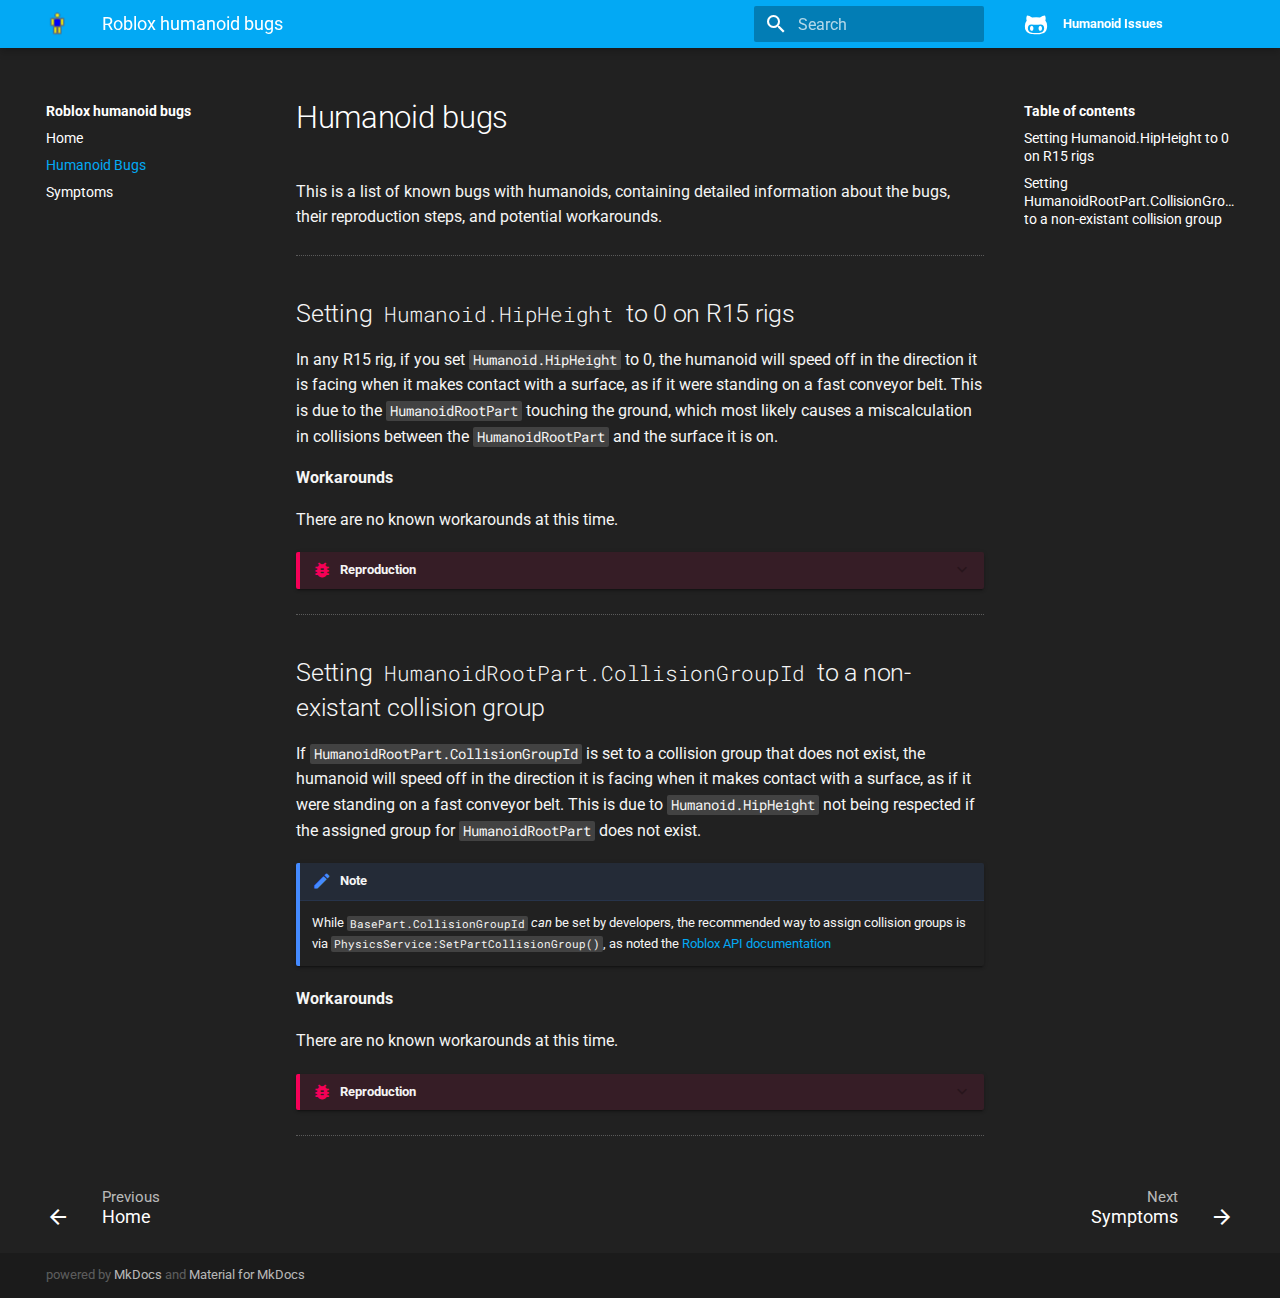
==== commit 19e6221e: "Deployed 5f71a81 with MkDocs version: 1.0.4" ====
--- a/Bugs/index.html
+++ b/Bugs/index.html
@@ -163,7 +163,7 @@
 
   
 
-<a href="https://github.com/robloxhumanoids/robloxhumanoids.github.io" title="Go to repository" class="md-source" data-md-source="github">
+<a href="https://github.com/robloxhumanoids/Humanoid-Issues" title="Go to repository" class="md-source" data-md-source="github">
   
     <div class="md-source__icon">
       <svg viewBox="0 0 24 24" width="24" height="24">
@@ -172,7 +172,7 @@
     </div>
   
   <div class="md-source__repository">
-    RobloxHumanoids.github.io
+    Humanoid Issues
   </div>
 </a>
           </div>
@@ -210,7 +210,7 @@
 
   
 
-<a href="https://github.com/robloxhumanoids/robloxhumanoids.github.io" title="Go to repository" class="md-source" data-md-source="github">
+<a href="https://github.com/robloxhumanoids/Humanoid-Issues" title="Go to repository" class="md-source" data-md-source="github">
   
     <div class="md-source__icon">
       <svg viewBox="0 0 24 24" width="24" height="24">
@@ -219,7 +219,7 @@
     </div>
   
   <div class="md-source__repository">
-    RobloxHumanoids.github.io
+    Humanoid Issues
   </div>
 </a>
     </div>
--- a/stylesheets/dark_theme.css
+++ b/stylesheets/dark_theme.css
@@ -1,151 +1,151 @@
-/*
-//////////////////
-// Main content //
-//////////////////
-*/
-
-/*
-Default text color
-and background color
-*/
-.md-main {
-	color: #F5F5F5 !important;
-	background-color: #212121 !important;
-  }
-  
-  /*
-  Main headlines
-  */
-  .md-main h1 {
-	color: white !important;
-  }
-  .md-main h5 {
-	color: white !important;
-  }
-	.md-typeset hr {
-		margin: 1.5em 0;
-		border-bottom: .05rem dotted rgba(255,255,255,.26);
-	}
-  /*
-  Tables
-  */
-  table {
-	background-color: #616161 !important;
-  }
-  
-  tbody {
-	background-color: #484848 !important;
-  }
-  
-  /*
-  Blockquotes
-  */
-  .md-typeset blockquote {
-	color: rgba(255,255,255,0.8) !important;
-	border-color: rgba(255,255,255,0.54) !important;
-  }
-  
-  /*
-  ////////////////////
-  // Navigation bar //
-  ////////////////////
-  */
-  
-  /*
-  Left and right toc scrollbar
-  */
-  .md-sidebar__scrollwrap::-webkit-scrollbar-thumb {
-	background-color: #E0E0E0 !important;
-  }
-  
-  
-  
-  .md-nav {
-	color: #F5F5F5 !important;
-	background-color: #212121 !important;
-  }
-  
-  /*
-  Arrow Left Icon
-  */
-  html .md-nav--primary .md-nav__title:before {
-	color: #FAFAFA !important;
-  }
-  
-  .md-nav__title {
-	color: rgba(255,255,255,1) !important;
-	background-color: #212121 !important;
-  }
-  
-  /*
-  Arrow Right Icon
-  */
-  .md-nav--primary .md-nav__link:after {
-	color: #FAFAFA !important;
-  }
-  
-  .md-nav__list {
-	color: rgba(255,255,255,1) !important;
-	background-color: #212121 !important;
-  }
-  
-  .md-nav__item {
-	color: rgba(255,255,255,1) !important;
-	background-color: #212121 !important;
-  }
-  
-  .md-nav__link[data-md-state=blur] {
-	color: rgba(255,255,255,0.54) !important;
-  }
-  
-  /*
-  ////////////
-  // Search //
-  ////////////
-  */
-  
-  /*
-  scroll bar
-  
-  attention:
-  background is scroll handle color!
-  */
-  .md-search__scrollwrap::-webkit-scrollbar-thumb {
-	background-color: #E0E0E0 !important;
-  }
-  /*
-  scroll bar background color
-  */
-  .md-search__scrollwrap {
-	background-color: #424242 !important;
-  }
-  
-  /*
-  Icon color
-  */
-  .md-search-result__article--document:before {
-	color: #EEEEEE !important;
-  }
-  
-  /*
-  headline color and
-  result list background
-  */
-  .md-search-result__list {
-	color: #EEEEEE !important;
-	background-color: #212121 !important;
-  }
-  
-  /*
-  result info/count
-  */
-  .md-search-result__meta {
-	background-color: #EEEEEE !important;
-  }
-  
-  /*
-  article preview text color
-  */
-  .md-search-result__teaser {
-	color: #BDBDBD !important;
+/*
+//////////////////
+// Main content //
+//////////////////
+*/
+
+/*
+Default text color
+and background color
+*/
+.md-main {
+	color: #F5F5F5 !important;
+	background-color: #212121 !important;
+  }
+  
+  /*
+  Main headlines
+  */
+  .md-main h1 {
+	color: white !important;
+  }
+  .md-main h5 {
+	color: white !important;
+  }
+	.md-typeset hr {
+		margin: 1.5em 0;
+		border-bottom: .05rem dotted rgba(255,255,255,.26);
+	}
+  /*
+  Tables
+  */
+  table {
+	background-color: #616161 !important;
+  }
+  
+  tbody {
+	background-color: #484848 !important;
+  }
+  
+  /*
+  Blockquotes
+  */
+  .md-typeset blockquote {
+	color: rgba(255,255,255,0.8) !important;
+	border-color: rgba(255,255,255,0.54) !important;
+  }
+  
+  /*
+  ////////////////////
+  // Navigation bar //
+  ////////////////////
+  */
+  
+  /*
+  Left and right toc scrollbar
+  */
+  .md-sidebar__scrollwrap::-webkit-scrollbar-thumb {
+	background-color: #E0E0E0 !important;
+  }
+  
+  
+  
+  .md-nav {
+	color: #F5F5F5 !important;
+	background-color: #212121 !important;
+  }
+  
+  /*
+  Arrow Left Icon
+  */
+  html .md-nav--primary .md-nav__title:before {
+	color: #FAFAFA !important;
+  }
+  
+  .md-nav__title {
+	color: rgba(255,255,255,1) !important;
+	background-color: #212121 !important;
+  }
+  
+  /*
+  Arrow Right Icon
+  */
+  .md-nav--primary .md-nav__link:after {
+	color: #FAFAFA !important;
+  }
+  
+  .md-nav__list {
+	color: rgba(255,255,255,1) !important;
+	background-color: #212121 !important;
+  }
+  
+  .md-nav__item {
+	color: rgba(255,255,255,1) !important;
+	background-color: #212121 !important;
+  }
+  
+  .md-nav__link[data-md-state=blur] {
+	color: rgba(255,255,255,0.54) !important;
+  }
+  
+  /*
+  ////////////
+  // Search //
+  ////////////
+  */
+  
+  /*
+  scroll bar
+  
+  attention:
+  background is scroll handle color!
+  */
+  .md-search__scrollwrap::-webkit-scrollbar-thumb {
+	background-color: #E0E0E0 !important;
+  }
+  /*
+  scroll bar background color
+  */
+  .md-search__scrollwrap {
+	background-color: #424242 !important;
+  }
+  
+  /*
+  Icon color
+  */
+  .md-search-result__article--document:before {
+	color: #EEEEEE !important;
+  }
+  
+  /*
+  headline color and
+  result list background
+  */
+  .md-search-result__list {
+	color: #EEEEEE !important;
+	background-color: #212121 !important;
+  }
+  
+  /*
+  result info/count
+  */
+  .md-search-result__meta {
+	background-color: #EEEEEE !important;
+  }
+  
+  /*
+  article preview text color
+  */
+  .md-search-result__teaser {
+	color: #BDBDBD !important;
   }--- a/stylesheets/codehilite.css
+++ b/stylesheets/codehilite.css
@@ -1,132 +1,132 @@
-/*
-/////////////////
-// Inline Code //
-/////////////////
-*/
-
-.md-typeset code {
-	background-color: #424242;
-	color: #F5F5F5;
-	margin: 0;
-	padding: 0.07353em 0.29412em;
-	box-shadow: none;
-  }
-  
-  /*
-  /////////////////
-  // Code Blocks //
-  /////////////////
-  */
-  
-  /*
-  line number
-  */
-  .linenos {
-	color: #F5F5F5 !important;
-	background-color: #313131 !important;
-  }
-  
-  /*
-  code block background
-  */
-  .codehilite {
-	background-color: #161616 !important;
-  }
-  
-  /*
-  scroll bar size
-  */
-  
-  .md-typeset .codehilite::-webkit-scrollbar {
-	height: 1rem !important;
-  }
-  
-  /*
-  actual syntax highlighting
- */
-.codehilite pre { color: #FAFAFA !important; background-color: transparent !important; }
-.codehilite .hll { background-color: #272822 !important; }
-.codehilite .c { color: #75715e !important } /* Comment */
-.codehilite .err { color: #960050 !important; background-color: #1e0010 !important } /* Error */
-
-.codehilite .g { color: #839496 } /* Generic */
-.codehilite .k { color: #859900 } /* Keyword */
-.codehilite .l { color: #839496 } /* Literal */
-.codehilite .n { color: #839496 } /* Name */
-.codehilite .o { color: #586e75 } /* Operator */
-.codehilite .x { color: #839496 } /* Other */
-.codehilite .p { color: #839496 } /* Punctuation */
-.codehilite .ch { color: #586e75; font-style: italic } /* Comment.Hashbang */
-.codehilite .cm { color: #586e75; font-style: italic } /* Comment.Multiline */
-.codehilite .cp { color: #d33682 } /* Comment.Preproc */
-.codehilite .cpf { color: #586e75 } /* Comment.PreprocFile */
-.codehilite .c1 { color: #586e75; font-style: italic } /* Comment.Single */
-.codehilite .cs { color: #586e75; font-style: italic } /* Comment.Special */
-.codehilite .gd { color: #dc322f } /* Generic.Deleted */
-.codehilite .ge { color: #839496; font-style: italic } /* Generic.Emph */
-.codehilite .gr { color: #dc322f } /* Generic.Error */
-.codehilite .gh { color: #839496; font-weight: bold } /* Generic.Heading */
-.codehilite .gi { color: #859900 } /* Generic.Inserted */
-.codehilite .go { color: #839496 } /* Generic.Output */
-.codehilite .gp { color: #839496 } /* Generic.Prompt */
-.codehilite .gs { color: #839496; font-weight: bold } /* Generic.Strong */
-.codehilite .gu { color: #839496; text-decoration: underline } /* Generic.Subheading */
-.codehilite .gt { color: #268bd2 } /* Generic.Traceback */
-.codehilite .kc { color: #2aa198 } /* Keyword.Constant */
-.codehilite .kd { color: #2aa198 } /* Keyword.Declaration */
-.codehilite .kn { color: #cb4b16 } /* Keyword.Namespace */
-.codehilite .kp { color: #859900 } /* Keyword.Pseudo */
-.codehilite .kr { color: #859900 } /* Keyword.Reserved */
-.codehilite .kt { color: #b58900 } /* Keyword.Type */
-.codehilite .ld { color: #839496 } /* Literal.Date */
-.codehilite .m { color: #2aa198 } /* Literal.Number */
-.codehilite .s { color: #2aa198 } /* Literal.String */
-.codehilite .na { color: #839496 } /* Name.Attribute */
-.codehilite .nb { color: #268bd2 } /* Name.Builtin */
-.codehilite .nc { color: #268bd2 } /* Name.Class */
-.codehilite .no { color: #268bd2 } /* Name.Constant */
-.codehilite .nd { color: #268bd2 } /* Name.Decorator */
-.codehilite .ni { color: #268bd2 } /* Name.Entity */
-.codehilite .ne { color: #268bd2 } /* Name.Exception */
-.codehilite .nf { color: #268bd2 } /* Name.Function */
-.codehilite .nl { color: #268bd2 } /* Name.Label */
-.codehilite .nn { color: #268bd2 } /* Name.Namespace */
-.codehilite .nx { color: #839496 } /* Name.Other */
-.codehilite .py { color: #839496 } /* Name.Property */
-.codehilite .nt { color: #268bd2 } /* Name.Tag */
-.codehilite .nv { color: #268bd2 } /* Name.Variable */
-.codehilite .ow { color: #859900 } /* Operator.Word */
-.codehilite .w { color: #839496 } /* Text.Whitespace */
-.codehilite .mb { color: #2aa198 } /* Literal.Number.Bin */
-.codehilite .mf { color: #2aa198 } /* Literal.Number.Float */
-.codehilite .mh { color: #2aa198 } /* Literal.Number.Hex */
-.codehilite .mi { color: #2aa198 } /* Literal.Number.Integer */
-.codehilite .mo { color: #2aa198 } /* Literal.Number.Oct */
-.codehilite .sa { color: #2aa198 } /* Literal.String.Affix */
-.codehilite .sb { color: #2aa198 } /* Literal.String.Backtick */
-.codehilite .sc { color: #2aa198 } /* Literal.String.Char */
-.codehilite .dl { color: #2aa198 } /* Literal.String.Delimiter */
-.codehilite .sd { color: #586e75 } /* Literal.String.Doc */
-.codehilite .s2 { color: #2aa198 } /* Literal.String.Double */
-.codehilite .se { color: #2aa198 } /* Literal.String.Escape */
-.codehilite .sh { color: #2aa198 } /* Literal.String.Heredoc */
-.codehilite .si { color: #2aa198 } /* Literal.String.Interpol */
-.codehilite .sx { color: #2aa198 } /* Literal.String.Other */
-.codehilite .sr { color: #cb4b16 } /* Literal.String.Regex */
-.codehilite .s1 { color: #2aa198 } /* Literal.String.Single */
-.codehilite .ss { color: #2aa198 } /* Literal.String.Symbol */
-.codehilite .bp { color: #268bd2 } /* Name.Builtin.Pseudo */
-.codehilite .fm { color: #268bd2 } /* Name.Function.Magic */
-.codehilite .vc { color: #268bd2 } /* Name.Variable.Class */
-.codehilite .vg { color: #268bd2 } /* Name.Variable.Global */
-.codehilite .vi { color: #268bd2 } /* Name.Variable.Instance */
-.codehilite .vm { color: #268bd2 } /* Name.Variable.Magic */
-.codehilite .il { color: #2aa198 } /* Literal.Number.Integer.Long */
-
-.codehilite .gh { } /* Generic Heading & Diff Header */
-.codehilite .gu { color: #75715e !important ; } /* Generic.Subheading & Diff Unified/Comment? */
-.codehilite .gd { color: #f92672 !important ; } /* Generic.Deleted & Diff Deleted */
-.codehilite .gi { color: #a6e22e !important ; } /* Generic.Inserted & Diff Inserted */
-  
-.codehilite .md-clipboard:before { color: rgba(255, 255, 255, 0.07) } /* Clipboard button (no hover) */
+/*
+/////////////////
+// Inline Code //
+/////////////////
+*/
+
+.md-typeset code {
+	background-color: #424242;
+	color: #F5F5F5;
+	margin: 0;
+	padding: 0.07353em 0.29412em;
+	box-shadow: none;
+  }
+  
+  /*
+  /////////////////
+  // Code Blocks //
+  /////////////////
+  */
+  
+  /*
+  line number
+  */
+  .linenos {
+	color: #F5F5F5 !important;
+	background-color: #313131 !important;
+  }
+  
+  /*
+  code block background
+  */
+  .codehilite {
+	background-color: #161616 !important;
+  }
+  
+  /*
+  scroll bar size
+  */
+  
+  .md-typeset .codehilite::-webkit-scrollbar {
+	height: 1rem !important;
+  }
+  
+  /*
+  actual syntax highlighting
+ */
+.codehilite pre { color: #FAFAFA !important; background-color: transparent !important; }
+.codehilite .hll { background-color: #272822 !important; }
+.codehilite .c { color: #75715e !important } /* Comment */
+.codehilite .err { color: #960050 !important; background-color: #1e0010 !important } /* Error */
+
+.codehilite .g { color: #839496 } /* Generic */
+.codehilite .k { color: #859900 } /* Keyword */
+.codehilite .l { color: #839496 } /* Literal */
+.codehilite .n { color: #839496 } /* Name */
+.codehilite .o { color: #586e75 } /* Operator */
+.codehilite .x { color: #839496 } /* Other */
+.codehilite .p { color: #839496 } /* Punctuation */
+.codehilite .ch { color: #586e75; font-style: italic } /* Comment.Hashbang */
+.codehilite .cm { color: #586e75; font-style: italic } /* Comment.Multiline */
+.codehilite .cp { color: #d33682 } /* Comment.Preproc */
+.codehilite .cpf { color: #586e75 } /* Comment.PreprocFile */
+.codehilite .c1 { color: #586e75; font-style: italic } /* Comment.Single */
+.codehilite .cs { color: #586e75; font-style: italic } /* Comment.Special */
+.codehilite .gd { color: #dc322f } /* Generic.Deleted */
+.codehilite .ge { color: #839496; font-style: italic } /* Generic.Emph */
+.codehilite .gr { color: #dc322f } /* Generic.Error */
+.codehilite .gh { color: #839496; font-weight: bold } /* Generic.Heading */
+.codehilite .gi { color: #859900 } /* Generic.Inserted */
+.codehilite .go { color: #839496 } /* Generic.Output */
+.codehilite .gp { color: #839496 } /* Generic.Prompt */
+.codehilite .gs { color: #839496; font-weight: bold } /* Generic.Strong */
+.codehilite .gu { color: #839496; text-decoration: underline } /* Generic.Subheading */
+.codehilite .gt { color: #268bd2 } /* Generic.Traceback */
+.codehilite .kc { color: #2aa198 } /* Keyword.Constant */
+.codehilite .kd { color: #2aa198 } /* Keyword.Declaration */
+.codehilite .kn { color: #cb4b16 } /* Keyword.Namespace */
+.codehilite .kp { color: #859900 } /* Keyword.Pseudo */
+.codehilite .kr { color: #859900 } /* Keyword.Reserved */
+.codehilite .kt { color: #b58900 } /* Keyword.Type */
+.codehilite .ld { color: #839496 } /* Literal.Date */
+.codehilite .m { color: #2aa198 } /* Literal.Number */
+.codehilite .s { color: #2aa198 } /* Literal.String */
+.codehilite .na { color: #839496 } /* Name.Attribute */
+.codehilite .nb { color: #268bd2 } /* Name.Builtin */
+.codehilite .nc { color: #268bd2 } /* Name.Class */
+.codehilite .no { color: #268bd2 } /* Name.Constant */
+.codehilite .nd { color: #268bd2 } /* Name.Decorator */
+.codehilite .ni { color: #268bd2 } /* Name.Entity */
+.codehilite .ne { color: #268bd2 } /* Name.Exception */
+.codehilite .nf { color: #268bd2 } /* Name.Function */
+.codehilite .nl { color: #268bd2 } /* Name.Label */
+.codehilite .nn { color: #268bd2 } /* Name.Namespace */
+.codehilite .nx { color: #839496 } /* Name.Other */
+.codehilite .py { color: #839496 } /* Name.Property */
+.codehilite .nt { color: #268bd2 } /* Name.Tag */
+.codehilite .nv { color: #268bd2 } /* Name.Variable */
+.codehilite .ow { color: #859900 } /* Operator.Word */
+.codehilite .w { color: #839496 } /* Text.Whitespace */
+.codehilite .mb { color: #2aa198 } /* Literal.Number.Bin */
+.codehilite .mf { color: #2aa198 } /* Literal.Number.Float */
+.codehilite .mh { color: #2aa198 } /* Literal.Number.Hex */
+.codehilite .mi { color: #2aa198 } /* Literal.Number.Integer */
+.codehilite .mo { color: #2aa198 } /* Literal.Number.Oct */
+.codehilite .sa { color: #2aa198 } /* Literal.String.Affix */
+.codehilite .sb { color: #2aa198 } /* Literal.String.Backtick */
+.codehilite .sc { color: #2aa198 } /* Literal.String.Char */
+.codehilite .dl { color: #2aa198 } /* Literal.String.Delimiter */
+.codehilite .sd { color: #586e75 } /* Literal.String.Doc */
+.codehilite .s2 { color: #2aa198 } /* Literal.String.Double */
+.codehilite .se { color: #2aa198 } /* Literal.String.Escape */
+.codehilite .sh { color: #2aa198 } /* Literal.String.Heredoc */
+.codehilite .si { color: #2aa198 } /* Literal.String.Interpol */
+.codehilite .sx { color: #2aa198 } /* Literal.String.Other */
+.codehilite .sr { color: #cb4b16 } /* Literal.String.Regex */
+.codehilite .s1 { color: #2aa198 } /* Literal.String.Single */
+.codehilite .ss { color: #2aa198 } /* Literal.String.Symbol */
+.codehilite .bp { color: #268bd2 } /* Name.Builtin.Pseudo */
+.codehilite .fm { color: #268bd2 } /* Name.Function.Magic */
+.codehilite .vc { color: #268bd2 } /* Name.Variable.Class */
+.codehilite .vg { color: #268bd2 } /* Name.Variable.Global */
+.codehilite .vi { color: #268bd2 } /* Name.Variable.Instance */
+.codehilite .vm { color: #268bd2 } /* Name.Variable.Magic */
+.codehilite .il { color: #2aa198 } /* Literal.Number.Integer.Long */
+
+.codehilite .gh { } /* Generic Heading & Diff Header */
+.codehilite .gu { color: #75715e !important ; } /* Generic.Subheading & Diff Unified/Comment? */
+.codehilite .gd { color: #f92672 !important ; } /* Generic.Deleted & Diff Deleted */
+.codehilite .gi { color: #a6e22e !important ; } /* Generic.Inserted & Diff Inserted */
+  
+.codehilite .md-clipboard:before { color: rgba(255, 255, 255, 0.07) } /* Clipboard button (no hover) */
 .codehilite:hover .md-clipboard:before { color: rgba(255, 255, 255, 0.54) } /* Clipboard button (hovered) */